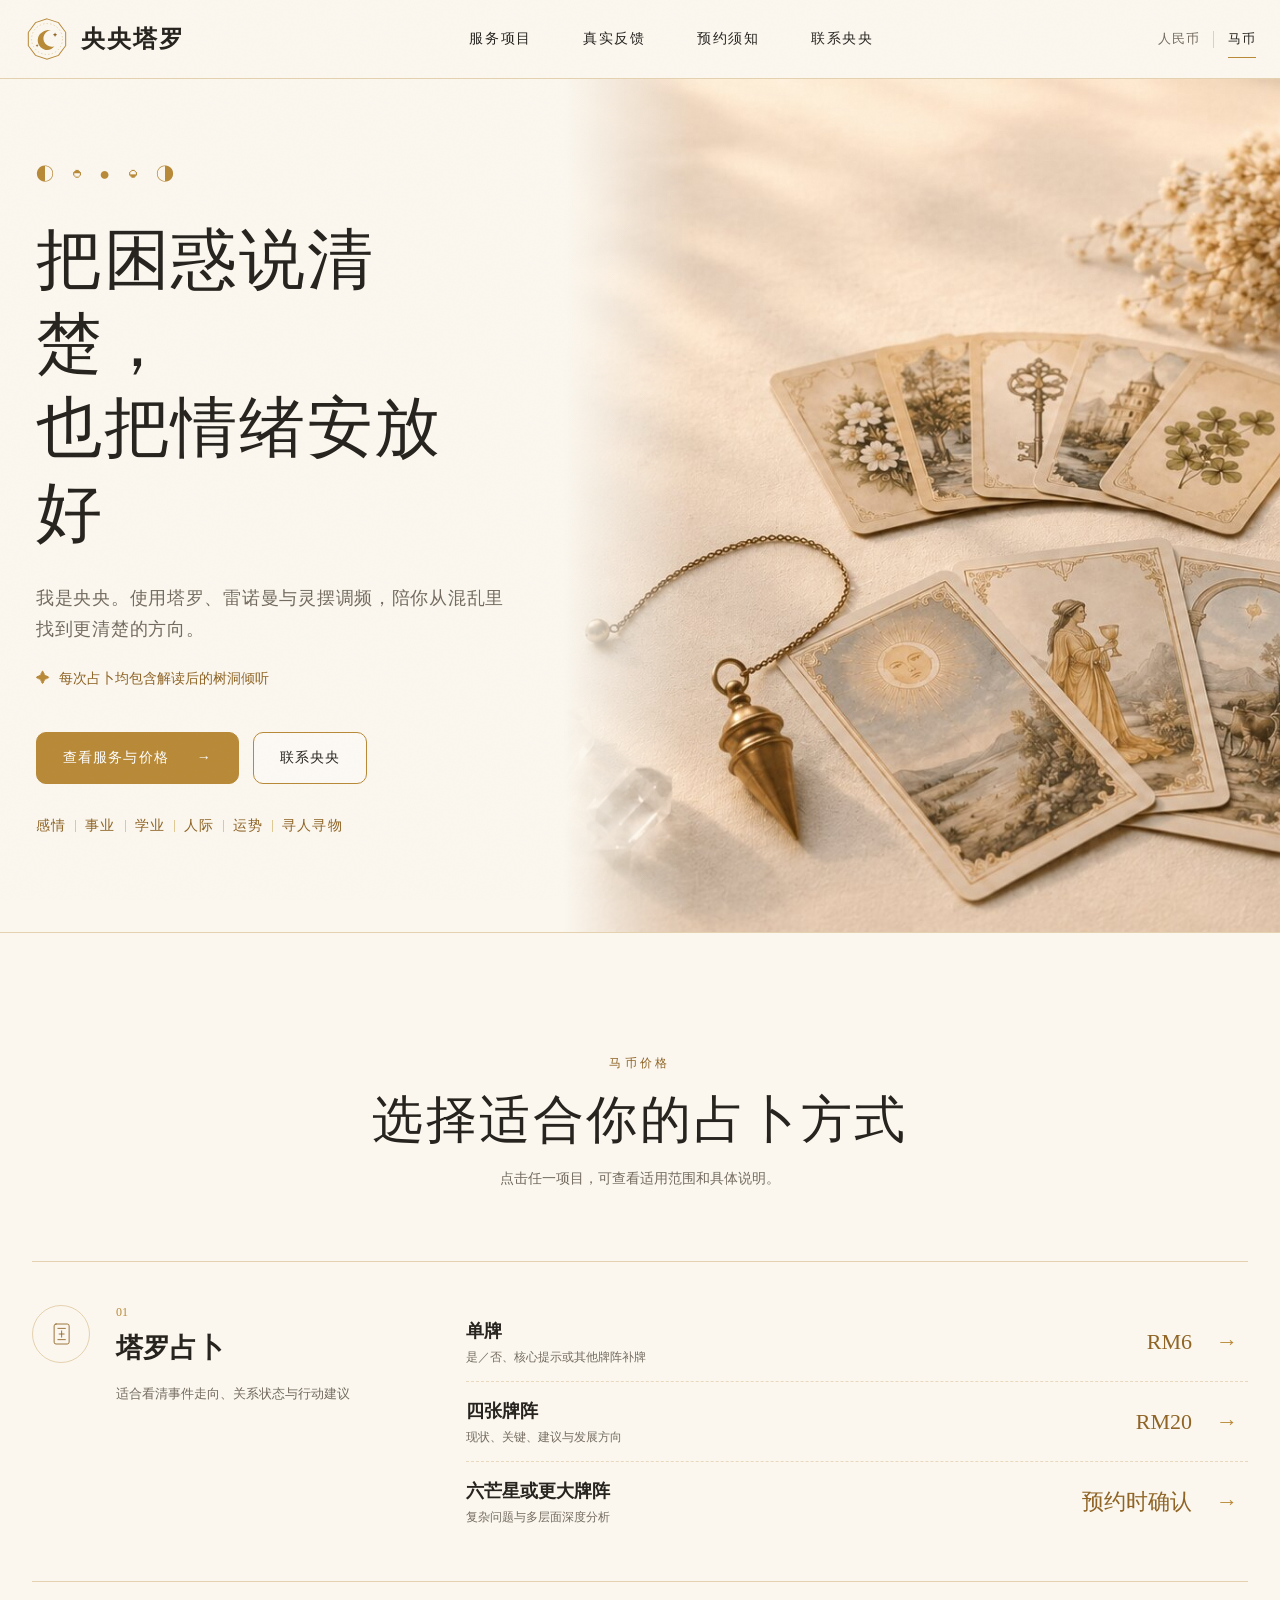
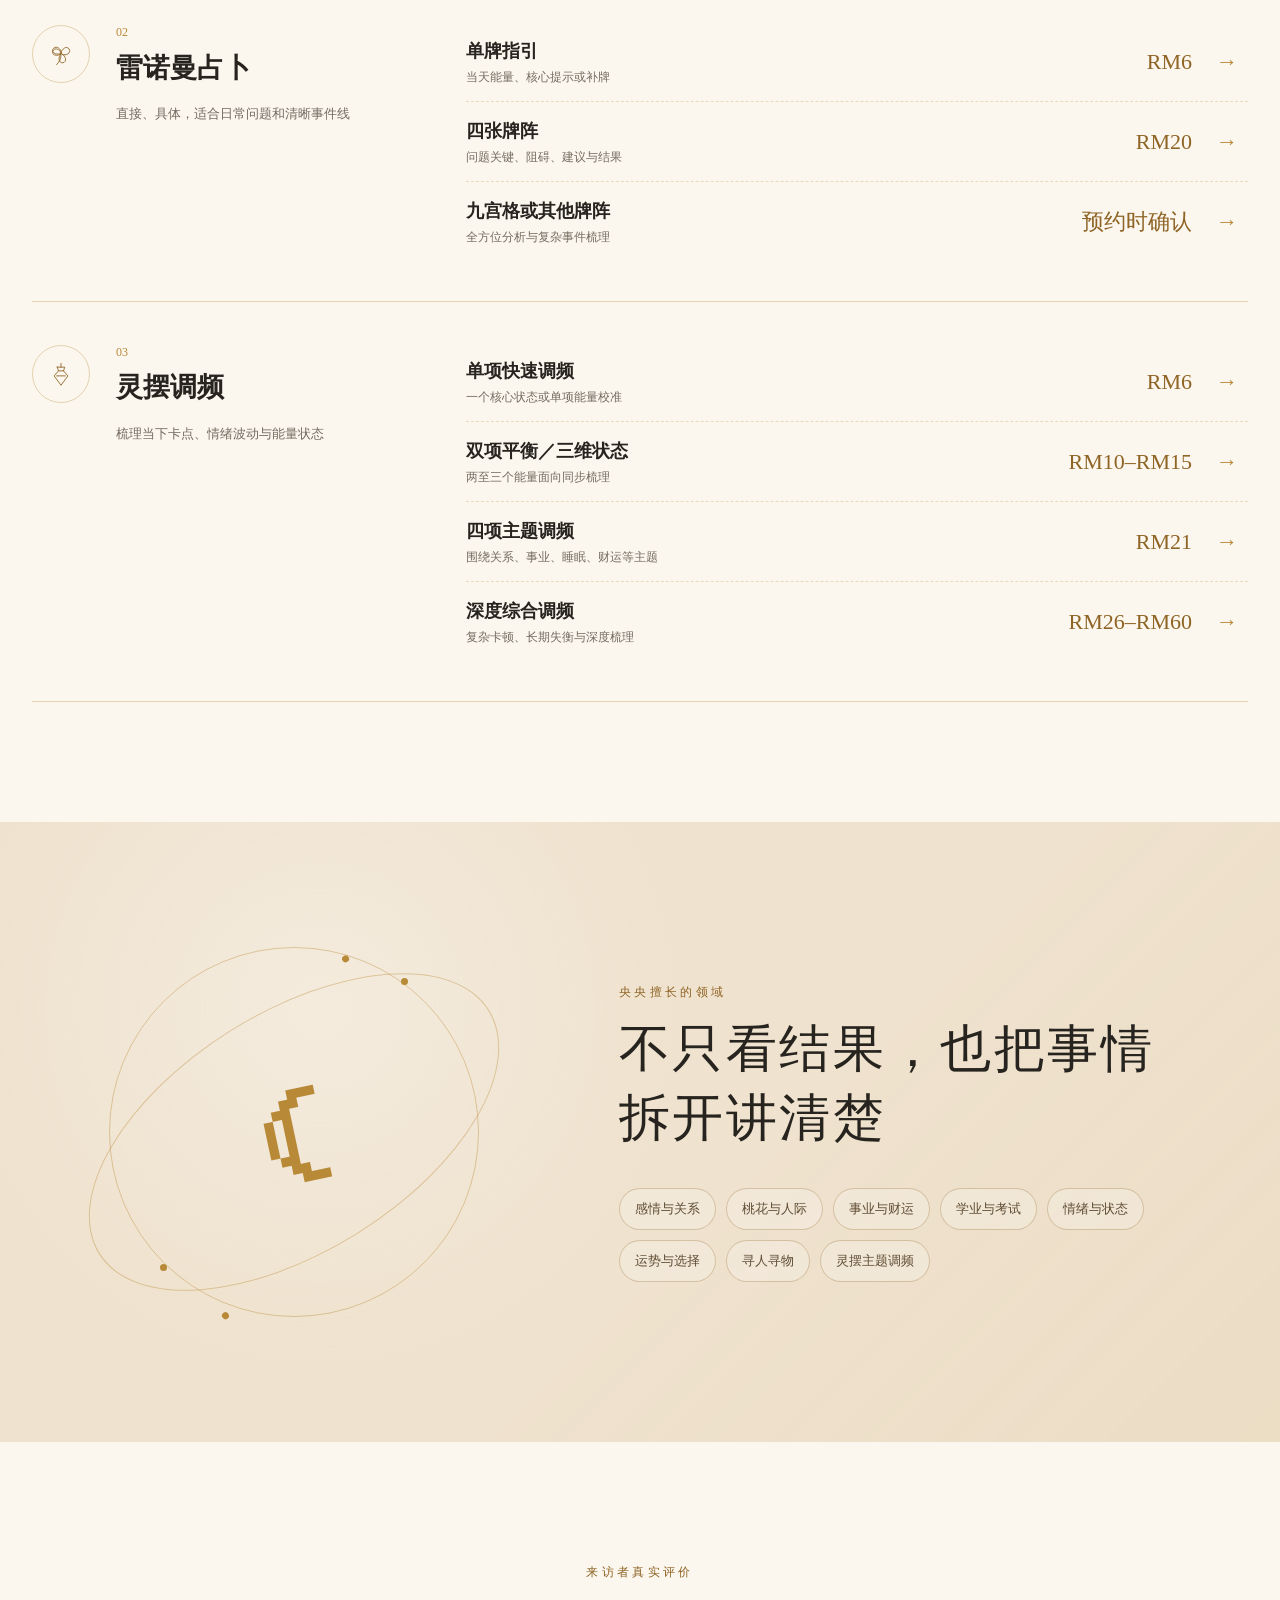
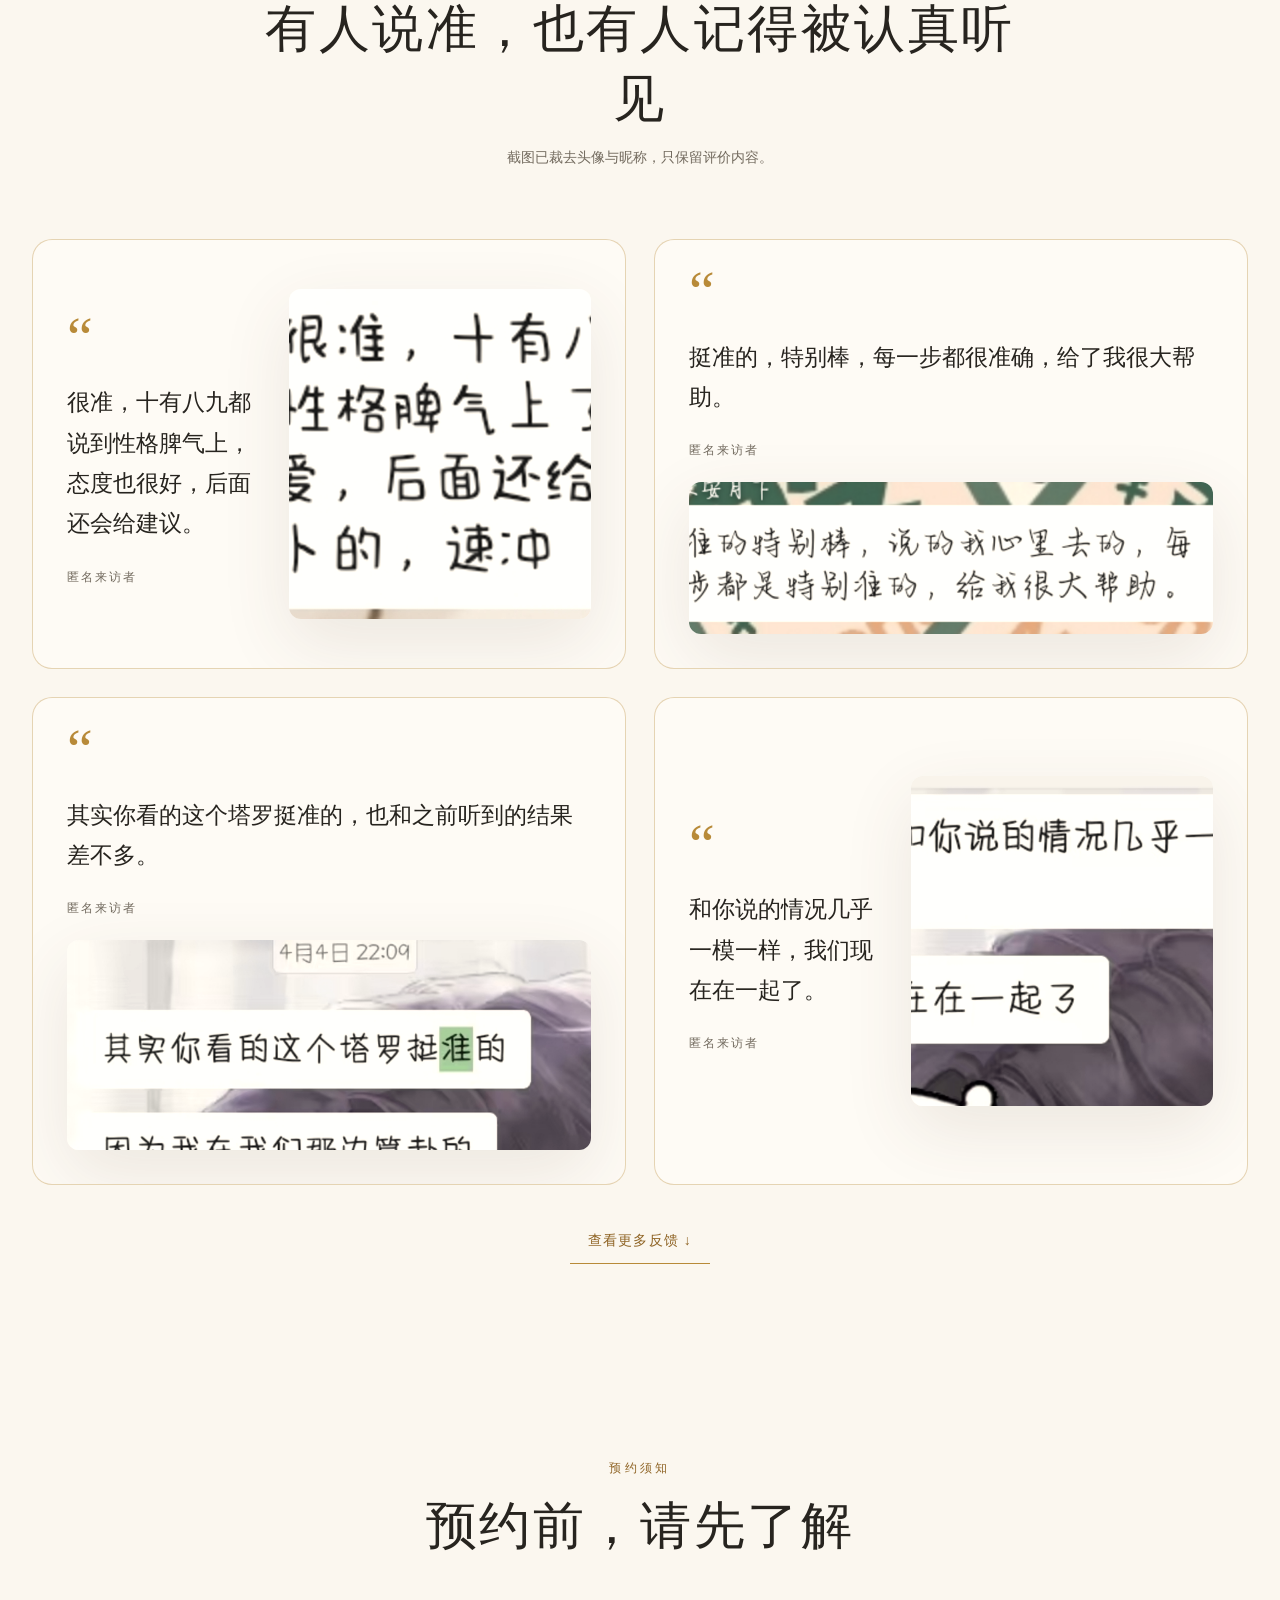
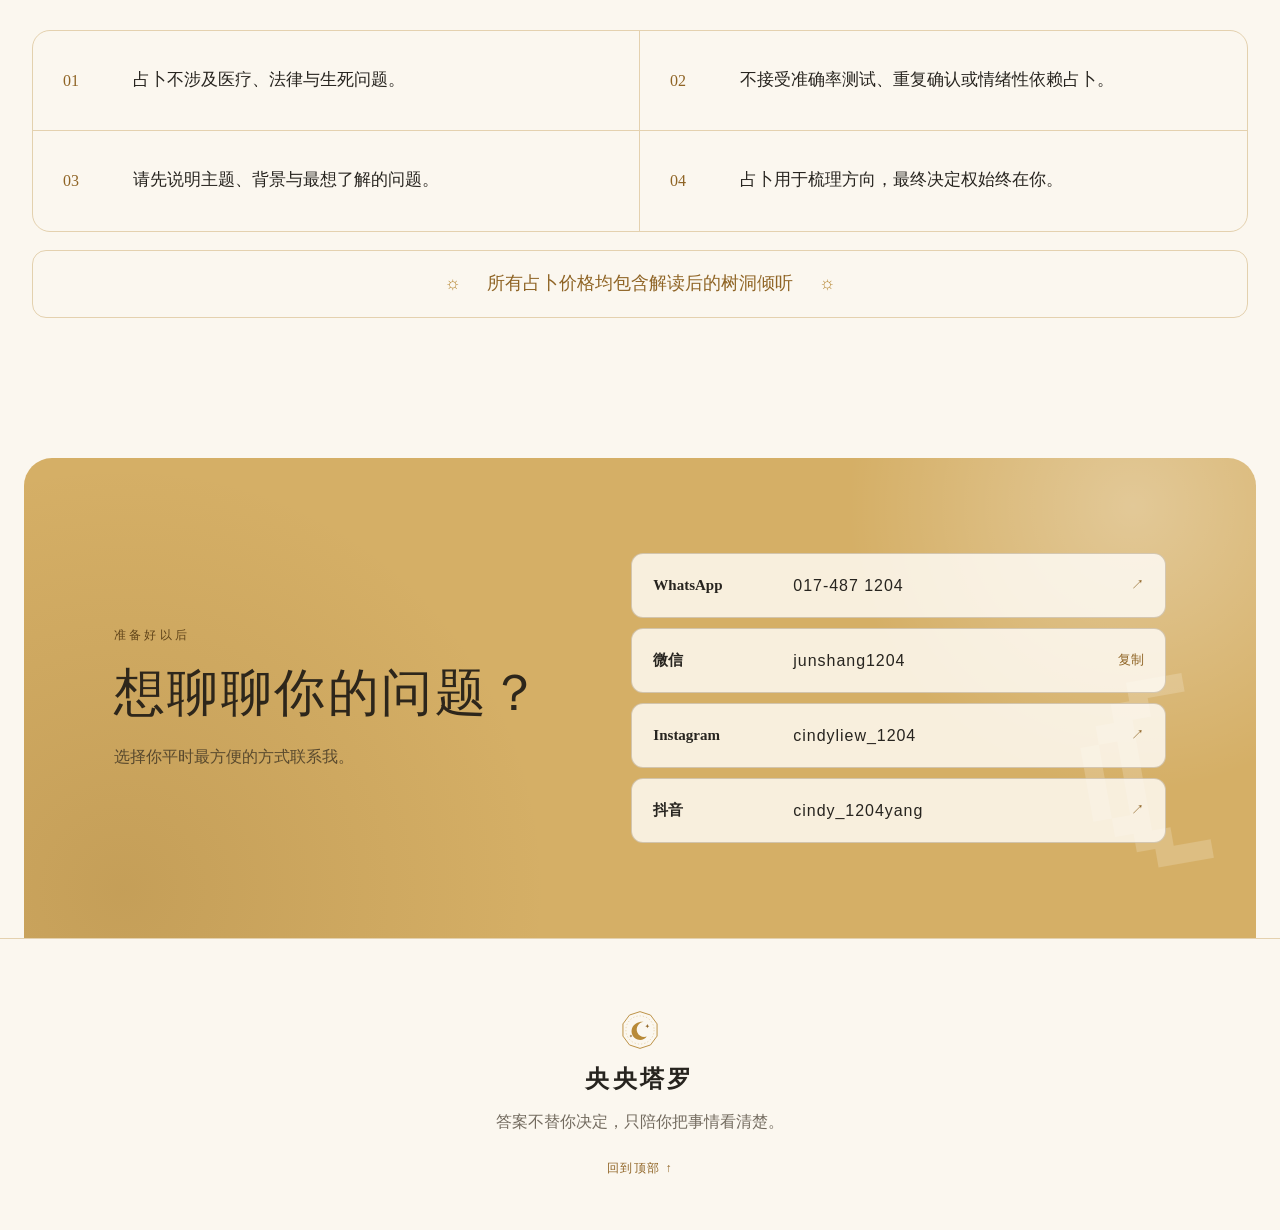
==== myr.html @ 9840c4d9 "Publish Yangyang Tarot website" ====
<!doctype html>
<html lang="zh-CN">
  <head>
    <meta charset="UTF-8" />
    <meta name="viewport" content="width=device-width, initial-scale=1.0" />
    <meta name="theme-color" content="#fbf7ef" />
    <meta name="description" content="央央塔罗马币价目：塔罗、雷诺曼与灵摆调频，占卜后包含树洞倾听。" />
    <meta property="og:title" content="央央塔罗｜马币服务" />
    <meta property="og:description" content="塔罗、雷诺曼与灵摆调频。每次占卜均包含解读后的树洞倾听。" />
    <meta property="og:url" content="https://xizhou1204.github.io/yangyang-tarot/myr.html" />
    <meta property="og:image" content="https://xizhou1204.github.io/yangyang-tarot/assets/images/hero-still-life-v2.jpg" />
    <meta name="twitter:card" content="summary_large_image" />
    <title>央央塔罗｜马币服务</title>
    <link rel="icon" href="./favicon.svg" type="image/svg+xml" />
    <link rel="manifest" href="./site.webmanifest" />
    <link rel="stylesheet" href="./styles.css" />
    <script src="./app.js" defer></script>
  </head>
  <body data-currency="myr">
    <a class="skip-link" href="#main">跳到主要内容</a>
    <header class="site-header">
      <div class="header-inner">
        <a class="brand" href="./index.html" aria-label="央央塔罗首页"><img src="./assets/brand-mark.svg" alt="" width="46" height="46" /><span>央央塔罗</span></a>
        <button class="menu-toggle" type="button" aria-expanded="false" aria-controls="site-nav"><span></span><span></span><span class="sr-only">打开菜单</span></button>
        <nav class="site-nav" id="site-nav" aria-label="主要导航"><a href="#services">服务项目</a><a href="#feedback">真实反馈</a><a href="#notes">预约须知</a><a href="#contact">联系央央</a></nav>
        <div class="currency-switch" aria-label="选择价格币种"><a href="./index.html">人民币</a><i aria-hidden="true"></i><a class="active" href="./myr.html" aria-current="page">马币</a></div>
      </div>
    </header>
    <main id="main">
      <section class="hero" aria-labelledby="hero-title">
        <div class="hero-copy reveal"><div class="moon-phases" aria-hidden="true">◐ ◓ ● ◒ ◑</div><h1 id="hero-title">把困惑说清楚，<br />也把情绪安放好</h1><p class="hero-intro">我是央央。使用塔罗、雷诺曼与灵摆调频，陪你从混乱里找到更清楚的方向。</p><p class="included-note"><span aria-hidden="true">✦</span> 每次占卜均包含解读后的树洞倾听</p><div class="hero-actions"><a class="button button-primary" href="#services">查看服务与价格 <span aria-hidden="true">→</span></a><a class="button button-secondary" href="#contact">联系央央</a></div><p class="scope-line">感情 <i></i> 事业 <i></i> 学业 <i></i> 人际 <i></i> 运势 <i></i> 寻人寻物</p></div>
        <figure class="hero-visual reveal" aria-label="塔罗牌、雷诺曼牌与灵摆静物"><img src="./assets/images/hero-still-life-v2.jpg" alt="奶油色桌面上的塔罗牌、雷诺曼牌、灵摆和水晶" /></figure>
      </section>
      <section class="services section-shell" id="services" aria-labelledby="services-title"><header class="section-heading reveal"><p>马币价格</p><h2 id="services-title">选择适合你的占卜方式</h2><span>点击任一项目，可查看适用范围和具体说明。</span></header><div class="service-groups" id="service-groups"></div></section>
      <section class="expertise" aria-labelledby="expertise-title"><div class="expertise-art" aria-hidden="true"><span class="orbit orbit-one"></span><span class="orbit orbit-two"></span><b>☾</b></div><div class="expertise-copy reveal"><p>央央擅长的领域</p><h2 id="expertise-title">不只看结果，也把事情拆开讲清楚</h2><div class="topic-list" aria-label="擅长领域"><span>感情与关系</span><span>桃花与人际</span><span>事业与财运</span><span>学业与考试</span><span>情绪与状态</span><span>运势与选择</span><span>寻人寻物</span><span>灵摆主题调频</span></div></div></section>
      <section class="feedback section-shell" id="feedback" aria-labelledby="feedback-title"><header class="section-heading reveal"><p>来访者真实评价</p><h2 id="feedback-title">有人说准，也有人记得被认真听见</h2><span>截图已裁去头像与昵称，只保留评价内容。</span></header><div class="feedback-grid"><article class="quote-panel quote-panel-wide reveal"><div class="quote-copy"><b>“</b><p>很准，十有八九都说到性格脾气上，态度也很好，后面还会给建议。</p><span>匿名来访者</span></div><img src="./assets/feedback/feedback-accuracy.jpg" alt="匿名客户评价：占卜很准，态度很好，也给了建议" loading="lazy" /></article><article class="quote-panel reveal"><div class="quote-copy"><b>“</b><p>挺准的，特别棒，每一步都很准确，给了我很大帮助。</p><span>匿名来访者</span></div><img src="./assets/feedback/feedback-gentle.png" alt="匿名客户评价：每一步都很准确，给了很大帮助" loading="lazy" /></article><article class="quote-panel extra-feedback reveal" hidden><div class="quote-copy"><b>“</b><p>其实你看的这个塔罗挺准的，也和之前听到的结果差不多。</p><span>匿名来访者</span></div><img src="./assets/feedback/feedback-tarot.jpg" alt="匿名客户评价：塔罗解读很准" loading="lazy" /></article><article class="quote-panel quote-panel-wide extra-feedback reveal" hidden><div class="quote-copy"><b>“</b><p>和你说的情况几乎一模一样，我们现在在一起了。</p><span>匿名来访者</span></div><img src="./assets/feedback/feedback-result.jpg" alt="匿名客户反馈：后来发生的情况与解读相符" loading="lazy" /></article></div><button class="text-button" id="feedback-toggle" type="button" aria-expanded="false">查看更多反馈 <span aria-hidden="true">↓</span></button></section>
      <section class="notes section-shell" id="notes" aria-labelledby="notes-title"><header class="section-heading reveal"><p>预约须知</p><h2 id="notes-title">预约前，请先了解</h2></header><ol class="notes-list reveal"><li><span>01</span><p>占卜不涉及医疗、法律与生死问题。</p></li><li><span>02</span><p>不接受准确率测试、重复确认或情绪性依赖占卜。</p></li><li><span>03</span><p>请先说明主题、背景与最想了解的问题。</p></li><li><span>04</span><p>占卜用于梳理方向，最终决定权始终在你。</p></li></ol><p class="tree-hole-banner reveal"><span aria-hidden="true">☼</span> 所有占卜价格均包含解读后的树洞倾听 <span aria-hidden="true">☼</span></p></section>
      <section class="contact" id="contact" aria-labelledby="contact-title"><div class="contact-intro reveal"><p>准备好以后</p><h2 id="contact-title">想聊聊你的问题？</h2><span>选择你平时最方便的方式联系我。</span></div><div class="contact-list reveal"><a href="https://wa.me/60174871204" target="_blank" rel="noreferrer"><strong>WhatsApp</strong><span>017-487 1204</span><i aria-hidden="true">↗</i></a><button class="copy-contact" type="button" data-copy="junshang1204"><strong>微信</strong><span>junshang1204</span><i aria-hidden="true">复制</i></button><a href="https://www.instagram.com/cindyliew_1204/" target="_blank" rel="noreferrer"><strong>Instagram</strong><span>cindyliew_1204</span><i aria-hidden="true">↗</i></a><a href="https://www.douyin.com/search/cindy_1204yang" target="_blank" rel="noreferrer"><strong>抖音</strong><span>cindy_1204yang</span><i aria-hidden="true">↗</i></a></div></section>
    </main>
    <footer class="site-footer"><img src="./assets/brand-mark.svg" alt="" width="42" height="42" /><strong>央央塔罗</strong><p>答案不替你决定，只陪你把事情看清楚。</p><a href="#main">回到顶部 ↑</a></footer>
    <dialog class="service-dialog" id="service-dialog" aria-labelledby="dialog-title"><button class="dialog-close" type="button" aria-label="关闭详情">×</button><div id="dialog-content"></div></dialog><div class="toast" id="toast" role="status" aria-live="polite"></div>
  </body>
</html>
---- styles.css ----
:root {
  --ivory: #fbf7ef;
  --ivory-deep: #f4ead9;
  --paper: #fffdf8;
  --ink: #27241f;
  --muted: #736b5f;
  --gold: #b88a38;
  --gold-deep: #8f6425;
  --gold-pale: #dfc994;
  --line: rgba(184, 138, 56, 0.35);
  --serif: "Noto Serif SC", "Songti SC", STSong, "SimSun", serif;
  --sans: "Noto Sans SC", "PingFang SC", "Microsoft YaHei", sans-serif;
  --shadow: 0 24px 70px rgba(89, 63, 25, 0.11);
}

* { box-sizing: border-box; }
html { scroll-behavior: smooth; }
body { margin: 0; color: var(--ink); background: var(--ivory); font-family: var(--sans); font-size: 16px; line-height: 1.7; -webkit-font-smoothing: antialiased; }
body::before { content: ""; position: fixed; inset: 0; pointer-events: none; opacity: .18; z-index: 50; background-image: url("data:image/svg+xml,%3Csvg xmlns='http://www.w3.org/2000/svg' width='160' height='160' viewBox='0 0 160 160'%3E%3Cfilter id='n'%3E%3CfeTurbulence type='fractalNoise' baseFrequency='.7' numOctaves='2' stitchTiles='stitch'/%3E%3C/filter%3E%3Crect width='100%25' height='100%25' filter='url(%23n)' opacity='.08'/%3E%3C/svg%3E"); }
a { color: inherit; text-decoration: none; }
button, input, textarea { font: inherit; }
button { color: inherit; }
img { display: block; max-width: 100%; }
.sr-only { position: absolute; width: 1px; height: 1px; margin: -1px; overflow: hidden; clip: rect(0,0,0,0); white-space: nowrap; }
.skip-link { position: fixed; top: -80px; left: 18px; z-index: 100; padding: 10px 16px; background: var(--ink); color: white; border-radius: 0 0 8px 8px; }
.skip-link:focus { top: 0; }

.site-header { position: sticky; top: 0; z-index: 40; border-bottom: 1px solid var(--line); background: rgba(251, 247, 239, 0.92); backdrop-filter: blur(14px); }
.header-inner { width: min(1320px, calc(100% - 48px)); min-height: 78px; margin: auto; display: grid; grid-template-columns: auto 1fr auto; align-items: center; gap: 38px; }
.brand { display: inline-flex; align-items: center; gap: 11px; font-family: var(--serif); font-size: 24px; font-weight: 700; letter-spacing: .08em; }
.brand img { width: 46px; height: 46px; }
.site-nav { display: flex; justify-content: center; gap: clamp(26px, 4vw, 64px); }
.site-nav a { position: relative; font-size: 14px; letter-spacing: .12em; }
.site-nav a::after { content: ""; position: absolute; left: 0; right: 100%; bottom: -9px; height: 1px; background: var(--gold); transition: right .25s ease; }
.site-nav a:hover::after, .site-nav a:focus-visible::after { right: 0; }
.currency-switch { display: flex; align-items: center; gap: 14px; font-size: 13px; letter-spacing: .06em; }
.currency-switch i { width: 1px; height: 17px; background: var(--line); }
.currency-switch a { position: relative; color: var(--muted); }
.currency-switch a.active { color: var(--ink); }
.currency-switch a.active::after { content: ""; position: absolute; height: 1px; left: 0; right: 0; bottom: -8px; background: var(--gold); }
.menu-toggle { display: none; background: none; border: 0; padding: 10px; }

.hero { min-height: calc(100svh - 78px); display: grid; grid-template-columns: minmax(440px, .88fr) 1.12fr; align-items: stretch; border-bottom: 1px solid var(--line); overflow: hidden; }
.hero-copy { align-self: center; width: min(610px, calc(100% - 60px)); margin-left: max(36px, calc((100vw - 1320px) / 2)); padding: 80px 32px 80px 0; position: relative; z-index: 2; }
.moon-phases { color: var(--gold); font-family: var(--serif); letter-spacing: .38em; font-size: 18px; margin-bottom: 28px; }
.hero h1 { font-family: var(--serif); font-size: clamp(48px, 5.15vw, 82px); font-weight: 500; line-height: 1.28; letter-spacing: .025em; margin: 0 0 28px; }
.hero-intro { max-width: 570px; color: var(--muted); font-family: var(--serif); font-size: 18px; letter-spacing: .04em; margin: 0 0 16px; }
.included-note { display: inline-flex; align-items: center; gap: 9px; padding: 7px 0; color: var(--gold-deep); font-size: 14px; margin: 0; }
.included-note span { color: var(--gold); }
.hero-actions { display: flex; gap: 14px; margin: 34px 0 30px; }
.button { min-height: 52px; display: inline-flex; align-items: center; justify-content: center; gap: 28px; padding: 0 26px; border: 1px solid var(--gold); border-radius: 10px; font-size: 14px; letter-spacing: .08em; transition: transform .25s ease, box-shadow .25s ease, background .25s ease; }
.button:hover { transform: translateY(-2px); box-shadow: 0 12px 28px rgba(104, 75, 30, .14); }
.button-primary { color: white; background: var(--gold); }
.button-primary:hover { background: var(--gold-deep); }
.button-secondary { background: rgba(255,255,255,.28); }
.scope-line { display: flex; flex-wrap: wrap; align-items: center; gap: 9px; color: var(--gold-deep); font-family: var(--serif); font-size: 14px; letter-spacing: .08em; }
.scope-line i { width: 1px; height: 12px; background: var(--gold-pale); }
.hero-visual { margin: 0; min-width: 0; overflow: hidden; position: relative; background: var(--ivory-deep); }
.hero-visual::before { content: ""; position: absolute; inset: 0 auto 0 0; width: 18%; z-index: 1; background: linear-gradient(90deg, var(--ivory), transparent); }
.hero-visual img { width: 100%; height: 100%; object-fit: cover; object-position: 52% center; }

.section-shell { width: min(1240px, calc(100% - 64px)); margin: 0 auto; padding: 120px 0; }
.section-heading { text-align: center; max-width: 790px; margin: 0 auto 70px; }
.section-heading > p, .expertise-copy > p, .contact-intro > p { margin: 0 0 12px; color: var(--gold-deep); font-size: 12px; letter-spacing: .28em; }
.section-heading h2, .expertise h2, .contact h2 { margin: 0; font-family: var(--serif); font-weight: 500; font-size: clamp(34px, 4vw, 56px); line-height: 1.35; letter-spacing: .05em; }
.section-heading > span { display: block; margin-top: 13px; color: var(--muted); font-size: 14px; }
.service-groups { border-top: 1px solid var(--line); }
.service-group { display: grid; grid-template-columns: minmax(260px, .72fr) 1.45fr; gap: 46px; padding: 40px 0; border-bottom: 1px solid var(--line); }
.service-intro { position: relative; padding-left: 84px; align-self: start; }
.service-icon { position: absolute; left: 0; top: 3px; width: 58px; height: 58px; border: 1px solid var(--line); border-radius: 50%; display: grid; place-items: center; color: var(--gold-deep); }
.service-icon svg { width: 30px; height: 30px; fill: none; stroke: currentColor; stroke-width: 1.4; stroke-linecap: round; stroke-linejoin: round; }
.service-intro > p { margin: 0; color: var(--gold); font-family: var(--serif); font-size: 12px; }
.service-intro h3 { font-family: var(--serif); font-size: 27px; margin: 3px 0 8px; font-weight: 600; }
.service-intro > span { color: var(--muted); font-size: 13px; line-height: 1.7; }
.price-list { display: grid; }
.price-row { width: 100%; min-height: 74px; padding: 14px 0; display: grid; grid-template-columns: 1fr auto 32px; align-items: center; gap: 24px; text-align: left; border: 0; border-bottom: 1px dashed rgba(184,138,56,.28); background: transparent; cursor: pointer; }
.price-row:last-child { border-bottom: 0; }
.price-row span { display: flex; flex-direction: column; }
.price-row strong { font-family: var(--serif); font-size: 18px; font-weight: 600; }
.price-row small { color: var(--muted); font-size: 12px; }
.price-row > b { color: var(--gold-deep); font-family: var(--serif); font-size: 22px; white-space: nowrap; font-weight: 500; }
.price-row > i { color: var(--gold); font-style: normal; font-size: 22px; transition: transform .25s ease; }
.price-row:hover > i { transform: translateX(6px); }

.expertise { position: relative; min-height: 620px; display: grid; grid-template-columns: .92fr 1.08fr; background: #efe2ce; overflow: hidden; }
.expertise::before { content: ""; position: absolute; inset: 0; opacity: .32; background: radial-gradient(circle at 25% 30%, white, transparent 34%), linear-gradient(135deg, transparent 55%, rgba(184,138,56,.18)); }
.expertise-art { min-height: 620px; position: relative; display: grid; place-items: center; }
.expertise-art b { font-family: var(--serif); font-size: 150px; font-weight: 400; color: var(--gold); transform: rotate(-12deg); }
.orbit { position: absolute; border: 1px solid rgba(184,138,56,.4); border-radius: 50%; }
.orbit::after, .orbit::before { content: ""; position: absolute; width: 7px; height: 7px; border-radius: 50%; background: var(--gold); }
.orbit-one { width: 370px; height: 370px; }
.orbit-one::after { top: 30px; right: 70px; }
.orbit-one::before { bottom: 45px; left: 50px; }
.orbit-two { width: 240px; height: 460px; transform: rotate(58deg); }
.orbit-two::after { top: 90px; left: -4px; }
.orbit-two::before { bottom: 70px; right: -4px; }
.expertise-copy { align-self: center; max-width: 650px; padding: 90px 80px 90px 30px; position: relative; }
.topic-list { display: flex; flex-wrap: wrap; gap: 10px; margin-top: 36px; }
.topic-list span { padding: 9px 15px; border: 1px solid rgba(143,100,37,.3); border-radius: 999px; color: #5f4d34; background: rgba(255,255,255,.22); font-size: 13px; }

.feedback { padding-bottom: 104px; }
.feedback-grid { display: grid; grid-template-columns: 1fr 1fr; gap: 28px; align-items: stretch; }
.quote-panel { min-height: 430px; position: relative; display: grid; grid-template-rows: auto 1fr; gap: 20px; padding: 34px; border: 1px solid var(--line); border-radius: 20px; background: rgba(255,253,248,.68); overflow: hidden; }
.quote-panel-wide { grid-template-columns: .8fr 1.2fr; grid-template-rows: 1fr; align-items: center; }
.quote-copy b { color: var(--gold); font-family: Georgia, serif; font-size: 58px; line-height: .6; font-weight: 400; }
.quote-copy p { font-family: var(--serif); font-size: clamp(19px, 1.8vw, 27px); line-height: 1.75; margin: 18px 0; }
.quote-copy span { color: var(--muted); font-size: 12px; letter-spacing: .16em; }
.quote-panel img { width: 100%; height: 100%; max-height: 330px; object-fit: cover; object-position: top; border-radius: 12px; filter: saturate(.72) sepia(.14); box-shadow: var(--shadow); }
.quote-panel:not(.quote-panel-wide) img { max-height: 210px; }
.text-button { display: block; margin: 34px auto 0; padding: 10px 18px; color: var(--gold-deep); background: transparent; border: 0; border-bottom: 1px solid var(--gold); cursor: pointer; font-size: 14px; letter-spacing: .08em; }

.notes { padding-top: 90px; }
.notes-list { list-style: none; padding: 0; margin: 0; display: grid; grid-template-columns: 1fr 1fr; border: 1px solid var(--line); border-radius: 18px; overflow: hidden; }
.notes-list li { display: grid; grid-template-columns: 50px 1fr; align-items: center; gap: 20px; min-height: 100px; padding: 20px 30px; border-bottom: 1px solid var(--line); }
.notes-list li:nth-child(odd) { border-right: 1px solid var(--line); }
.notes-list li:nth-last-child(-n+2) { border-bottom: 0; }
.notes-list span { color: var(--gold-deep); font-family: var(--serif); }
.notes-list p { margin: 0; font-family: var(--serif); font-size: 17px; }
.tree-hole-banner { min-height: 68px; margin: 18px 0 0; display: flex; align-items: center; justify-content: center; gap: 26px; border: 1px solid var(--line); border-radius: 14px; color: var(--gold-deep); font-family: var(--serif); font-size: 18px; text-align: center; }
.tree-hole-banner span { color: var(--gold); }

.contact { width: min(1400px, calc(100% - 48px)); min-height: 480px; margin: 20px auto 0; padding: 80px clamp(40px, 7vw, 110px); display: grid; grid-template-columns: .9fr 1.1fr; align-items: center; gap: 80px; color: #2d261b; border-radius: 28px 28px 0 0; background-color: #d5af66; background-image: radial-gradient(circle at 90% 10%, rgba(255,255,255,.32), transparent 24%), radial-gradient(circle at 8% 90%, rgba(112,73,16,.16), transparent 35%); position: relative; overflow: hidden; }
.contact::before { content: "☾"; position: absolute; right: 40px; bottom: -85px; color: rgba(255,255,255,.18); font-family: var(--serif); font-size: 300px; transform: rotate(-10deg); }
.contact-intro, .contact-list { position: relative; z-index: 1; }
.contact-intro > p { color: #5f4319; }
.contact-intro > span { display: block; margin-top: 16px; color: rgba(45,38,27,.72); }
.contact-list { display: grid; gap: 10px; }
.contact-list a, .contact-list button { min-height: 65px; padding: 0 21px; display: grid; grid-template-columns: 120px 1fr auto; align-items: center; gap: 20px; border: 1px solid rgba(93,60,15,.24); border-radius: 12px; color: var(--ink); background: rgba(255,253,248,.82); text-align: left; cursor: pointer; transition: transform .2s ease, background .2s ease; }
.contact-list a:hover, .contact-list button:hover { transform: translateX(5px); background: var(--paper); }
.contact-list strong { font-family: var(--serif); font-size: 15px; }
.contact-list span { letter-spacing: .06em; }
.contact-list i { color: var(--gold-deep); font-style: normal; font-size: 13px; }

.site-footer { padding: 70px 24px 50px; text-align: center; border-top: 1px solid var(--line); }
.site-footer img { width: 42px; margin: auto; }
.site-footer strong { display: block; margin-top: 8px; font-family: var(--serif); font-size: 24px; letter-spacing: .14em; }
.site-footer p { color: var(--muted); margin: 8px 0 18px; font-family: var(--serif); }
.site-footer a { color: var(--gold-deep); font-size: 12px; letter-spacing: .12em; }

.service-dialog { width: min(620px, calc(100% - 32px)); padding: 0; border: 1px solid var(--line); border-radius: 22px; color: var(--ink); background: var(--paper); box-shadow: 0 30px 110px rgba(43,31,14,.3); }
.service-dialog::backdrop { background: rgba(40,32,22,.54); backdrop-filter: blur(4px); }
.dialog-close { position: absolute; top: 16px; right: 18px; width: 38px; height: 38px; border: 1px solid var(--line); border-radius: 50%; background: transparent; cursor: pointer; font-family: var(--serif); font-size: 22px; }
#dialog-content { padding: 56px; }
.dialog-kicker { color: var(--gold-deep); font-size: 12px; letter-spacing: .2em; }
#dialog-content h2 { margin: 5px 0 14px; font-family: var(--serif); font-size: 38px; }
.dialog-description { color: var(--muted); }
.dialog-selected { margin: 26px 0 14px; padding: 24px; display: grid; grid-template-columns: 1fr auto; gap: 4px 20px; border: 1px solid var(--line); border-radius: 14px; background: var(--ivory); }
.dialog-selected span { font-family: var(--serif); font-size: 20px; }
.dialog-selected strong { color: var(--gold-deep); font-family: var(--serif); font-size: 22px; }
.dialog-selected small { grid-column: 1 / -1; color: var(--muted); }
.dialog-included { margin: 0 0 26px; color: var(--gold-deep); font-size: 13px; }
.toast { position: fixed; left: 50%; bottom: 30px; z-index: 90; padding: 10px 18px; border-radius: 999px; color: white; background: var(--ink); transform: translate(-50%, 20px); opacity: 0; pointer-events: none; transition: .25s ease; }
.toast.show { transform: translate(-50%, 0); opacity: 1; }
.reveal { opacity: 0; transform: translateY(24px); transition: opacity .7s ease, transform .7s ease; }
.reveal.visible { opacity: 1; transform: translateY(0); }

@media (max-width: 980px) {
  .header-inner { width: min(100% - 32px, 900px); grid-template-columns: auto 1fr auto; gap: 14px; }
  .brand span { font-size: 20px; }
  .menu-toggle { display: grid; gap: 6px; justify-self: end; }
  .menu-toggle > span:not(.sr-only) { width: 24px; height: 1px; background: var(--ink); }
  .site-nav { display: none; position: absolute; top: 78px; left: 16px; right: 16px; padding: 22px; flex-direction: column; gap: 14px; border: 1px solid var(--line); border-radius: 0 0 16px 16px; background: var(--paper); box-shadow: var(--shadow); }
  .site-nav.open { display: flex; }
  .currency-switch { grid-column: 2; grid-row: 1; justify-self: center; }
  .hero { grid-template-columns: 1fr; min-height: auto; }
  .hero-copy { width: min(760px, calc(100% - 48px)); margin: 0 auto; padding: 76px 0 52px; }
  .hero-visual { min-height: 480px; }
  .hero-visual::before { inset: 0 0 auto; width: 100%; height: 16%; background: linear-gradient(180deg, var(--ivory), transparent); }
  .hero-visual img { object-position: 57% center; }
  .service-group { grid-template-columns: 1fr; }
  .expertise { grid-template-columns: .75fr 1.25fr; }
  .contact { grid-template-columns: 1fr; gap: 40px; }
}

@media (max-width: 680px) {
  .header-inner { min-height: 68px; }
  .brand img { width: 38px; height: 38px; }
  .brand span { font-size: 18px; }
  .currency-switch { font-size: 12px; gap: 9px; }
  .site-nav { top: 68px; }
  .hero-copy { width: calc(100% - 36px); padding-top: 54px; }
  .moon-phases { font-size: 14px; margin-bottom: 20px; }
  .hero h1 { font-size: clamp(38px, 11.5vw, 52px); line-height: 1.32; letter-spacing: 0; }
  .hero-intro { font-size: 16px; }
  .included-note { align-items: flex-start; }
  .hero-actions { flex-direction: column; align-items: stretch; }
  .button { width: 100%; }
  .hero-visual { min-height: 340px; }
  .hero-visual img { object-position: 62% center; }
  .section-shell { width: calc(100% - 36px); padding: 82px 0; }
  .section-heading { margin-bottom: 46px; text-align: left; }
  .section-heading h2, .expertise h2, .contact h2 { font-size: 34px; }
  .service-group { padding: 32px 0; gap: 24px; }
  .service-intro { padding-left: 70px; }
  .service-icon { width: 50px; height: 50px; }
  .price-row { grid-template-columns: 1fr auto 20px; gap: 12px; }
  .price-row strong { font-size: 16px; }
  .price-row small { max-width: 220px; line-height: 1.5; margin-top: 3px; }
  .price-row > b { font-size: 17px; }
  .expertise { display: block; min-height: 0; }
  .expertise-art { min-height: 320px; }
  .orbit-one { width: 240px; height: 240px; }
  .orbit-two { width: 150px; height: 290px; }
  .expertise-art b { font-size: 100px; }
  .expertise-copy { padding: 60px 24px 76px; }
  .topic-list { margin-top: 28px; }
  .feedback-grid { grid-template-columns: 1fr; }
  .quote-panel, .quote-panel-wide { min-height: 0; padding: 24px; grid-template-columns: 1fr; grid-template-rows: auto auto; }
  .quote-panel img { max-height: 230px; }
  .notes { padding-top: 72px; }
  .notes-list { grid-template-columns: 1fr; }
  .notes-list li, .notes-list li:nth-child(odd) { border-right: 0; border-bottom: 1px solid var(--line); }
  .notes-list li:last-child { border-bottom: 0; }
  .tree-hole-banner { padding: 16px; gap: 9px; font-size: 15px; }
  .contact { width: 100%; margin-top: 0; padding: 68px 18px; border-radius: 0; }
  .contact-list a, .contact-list button { grid-template-columns: 88px 1fr auto; gap: 10px; padding: 0 15px; }
  .contact-list span { font-size: 13px; letter-spacing: 0; }
  #dialog-content { padding: 52px 24px 30px; }
  #dialog-content h2 { font-size: 32px; }
}

@media (prefers-reduced-motion: reduce) {
  *, *::before, *::after { scroll-behavior: auto !important; animation: none !important; transition-duration: .01ms !important; }
  .reveal { opacity: 1; transform: none; }
}
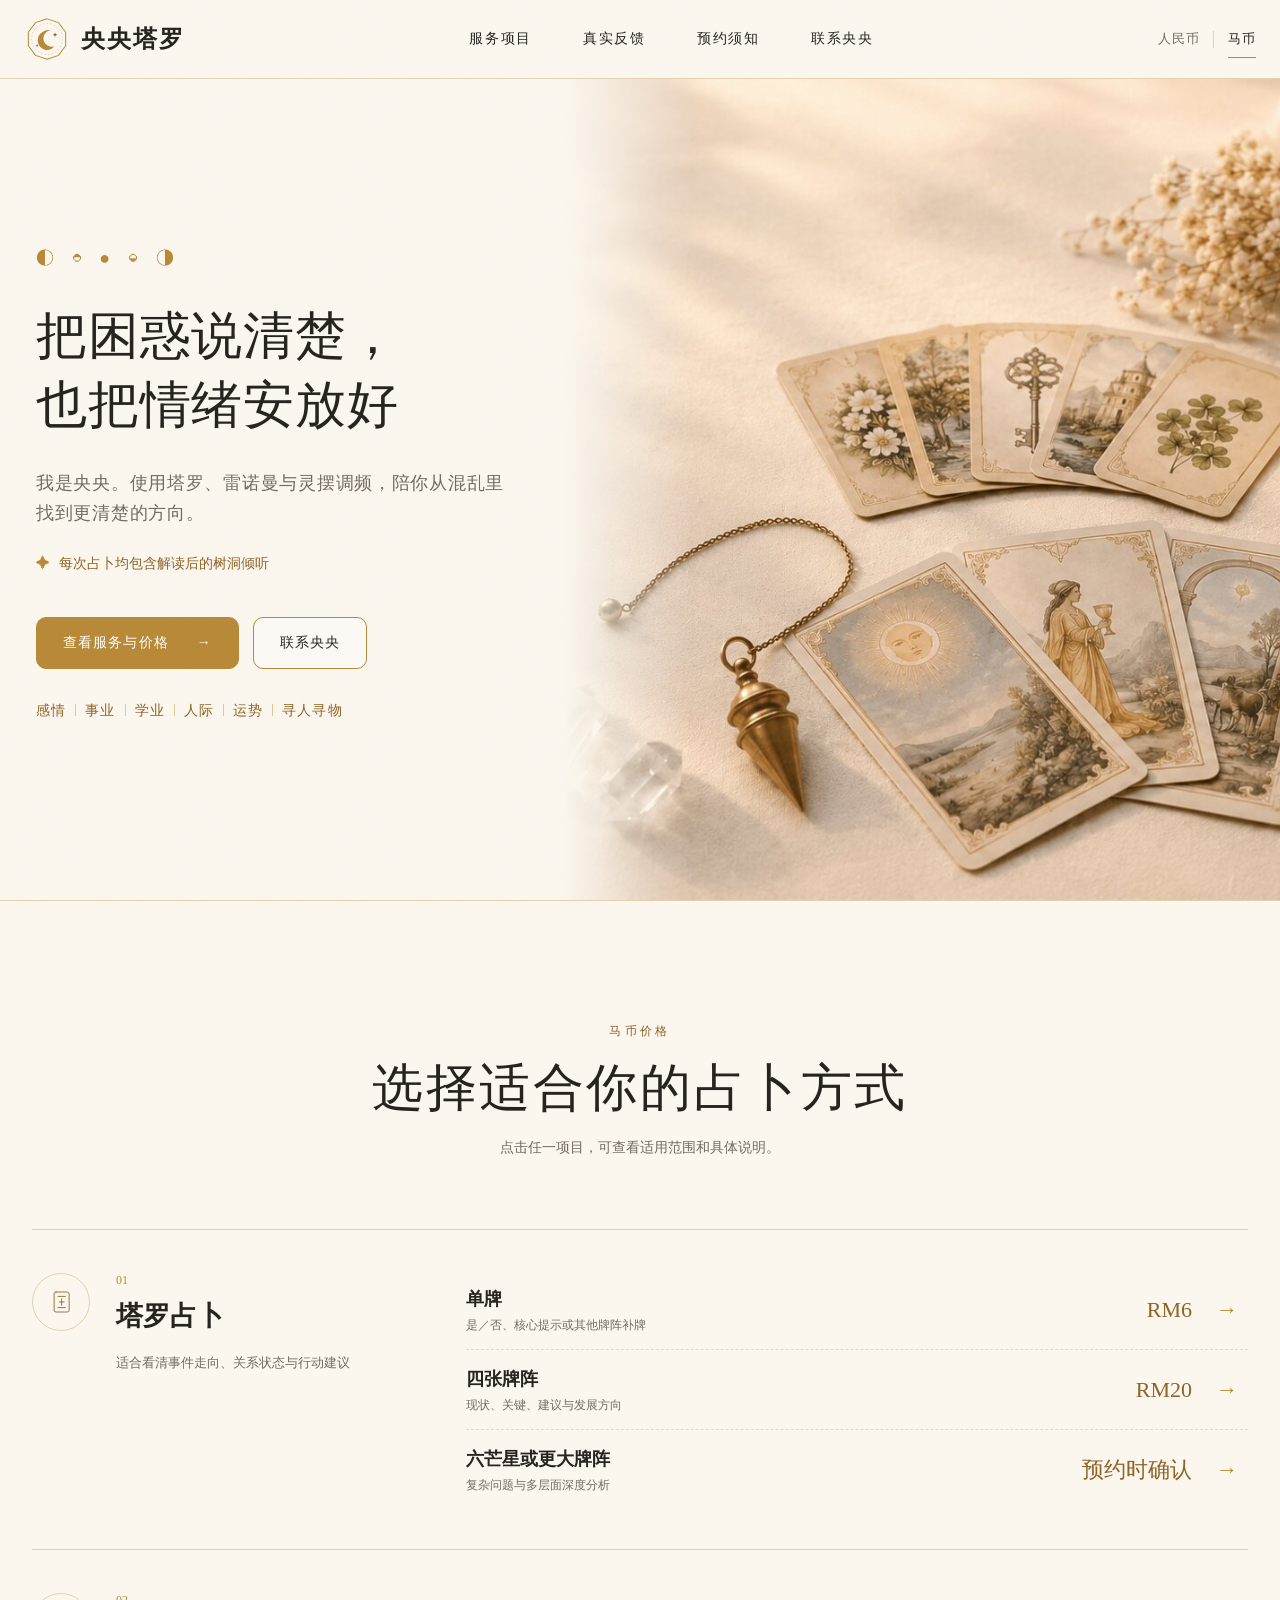
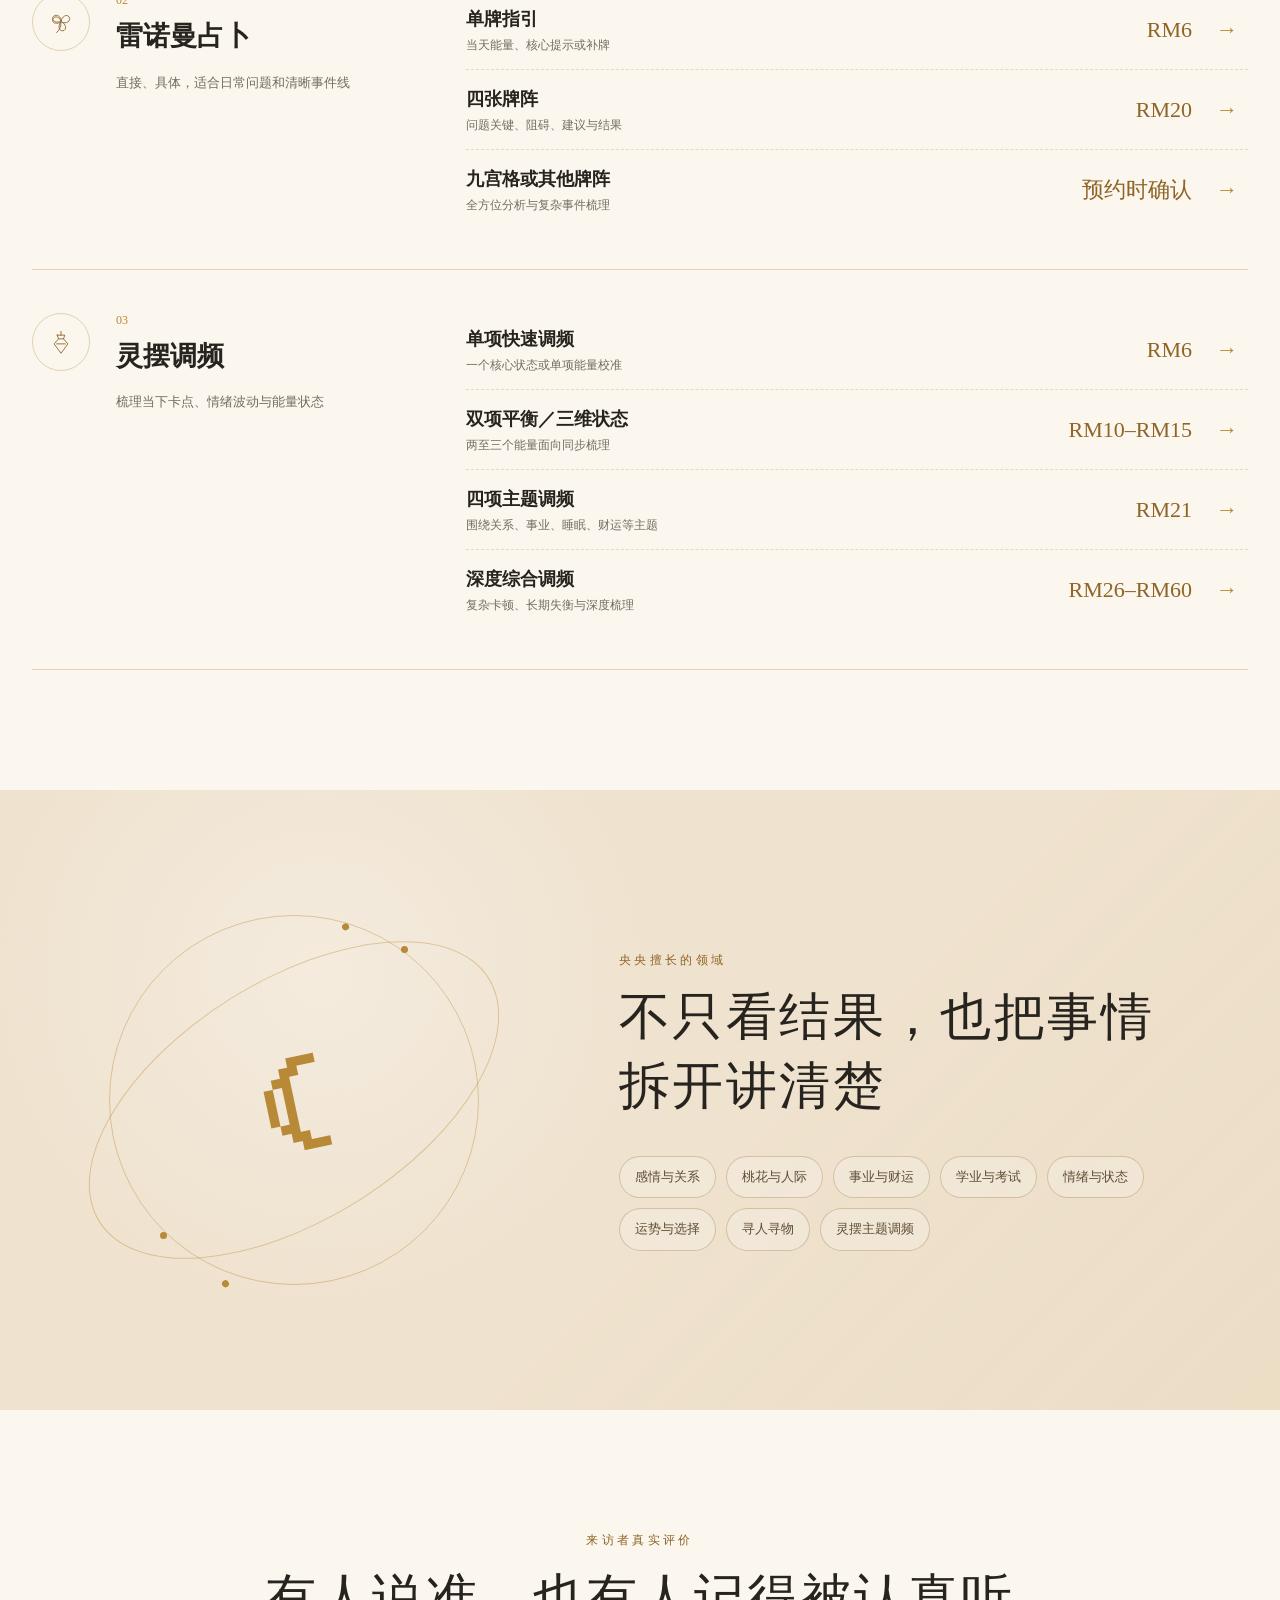
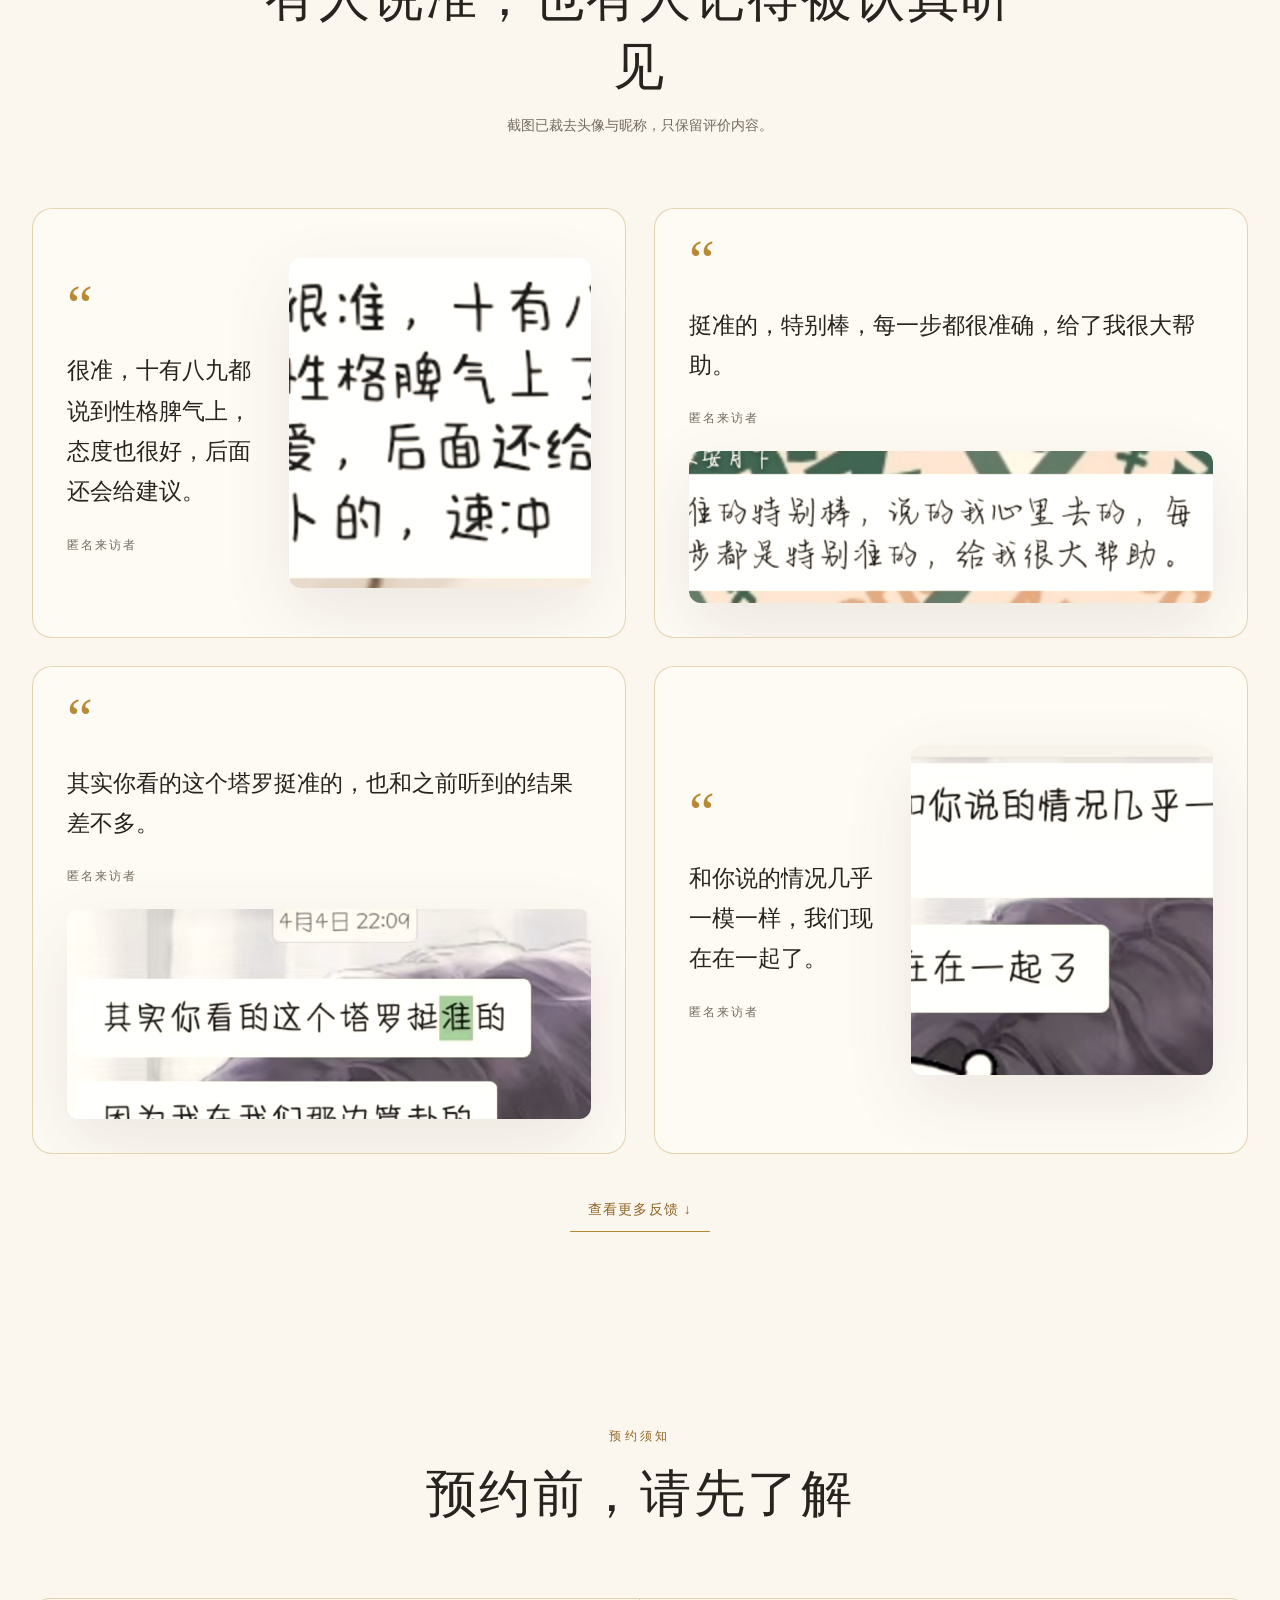
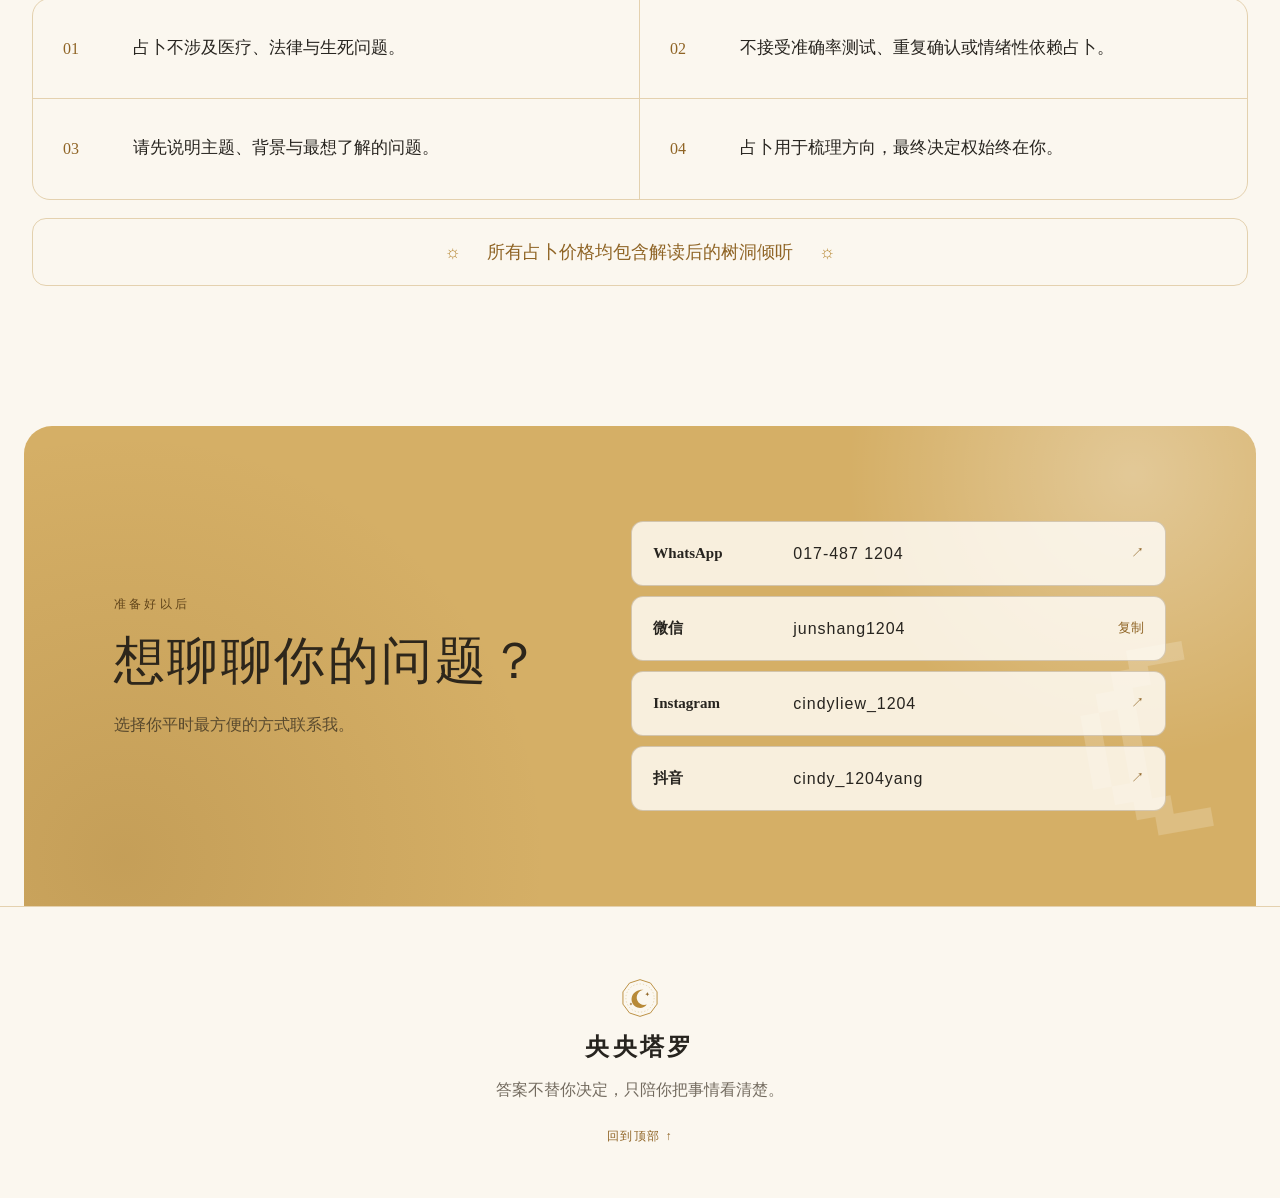
==== commit 822faaf8: "Refresh MYR page stylesheet" ====
--- a/myr.html
+++ b/myr.html
@@ -13,7 +13,7 @@
     <title>央央塔罗｜马币服务</title>
     <link rel="icon" href="./favicon.svg" type="image/svg+xml" />
     <link rel="manifest" href="./site.webmanifest" />
-    <link rel="stylesheet" href="./styles.css" />
+    <link rel="stylesheet" href="./styles.css?v=cbba94f" />
     <script src="./app.js" defer></script>
   </head>
   <body data-currency="myr">
--- a/styles.css
+++ b/styles.css
@@ -43,7 +43,7 @@
 .hero { min-height: calc(100svh - 78px); display: grid; grid-template-columns: minmax(440px, .88fr) 1.12fr; align-items: stretch; border-bottom: 1px solid var(--line); overflow: hidden; }
 .hero-copy { align-self: center; width: min(610px, calc(100% - 60px)); margin-left: max(36px, calc((100vw - 1320px) / 2)); padding: 80px 32px 80px 0; position: relative; z-index: 2; }
 .moon-phases { color: var(--gold); font-family: var(--serif); letter-spacing: .38em; font-size: 18px; margin-bottom: 28px; }
-.hero h1 { font-family: var(--serif); font-size: clamp(48px, 5.15vw, 82px); font-weight: 500; line-height: 1.28; letter-spacing: .025em; margin: 0 0 28px; }
+.hero h1 { margin: 0 0 28px; font-family: var(--serif); font-size: clamp(42px, 4vw, 68px); font-weight: 500; line-height: 1.35; letter-spacing: .015em; white-space: nowrap; }
 .hero-intro { max-width: 570px; color: var(--muted); font-family: var(--serif); font-size: 18px; letter-spacing: .04em; margin: 0 0 16px; }
 .included-note { display: inline-flex; align-items: center; gap: 9px; padding: 7px 0; color: var(--gold-deep); font-size: 14px; margin: 0; }
 .included-note span { color: var(--gold); }
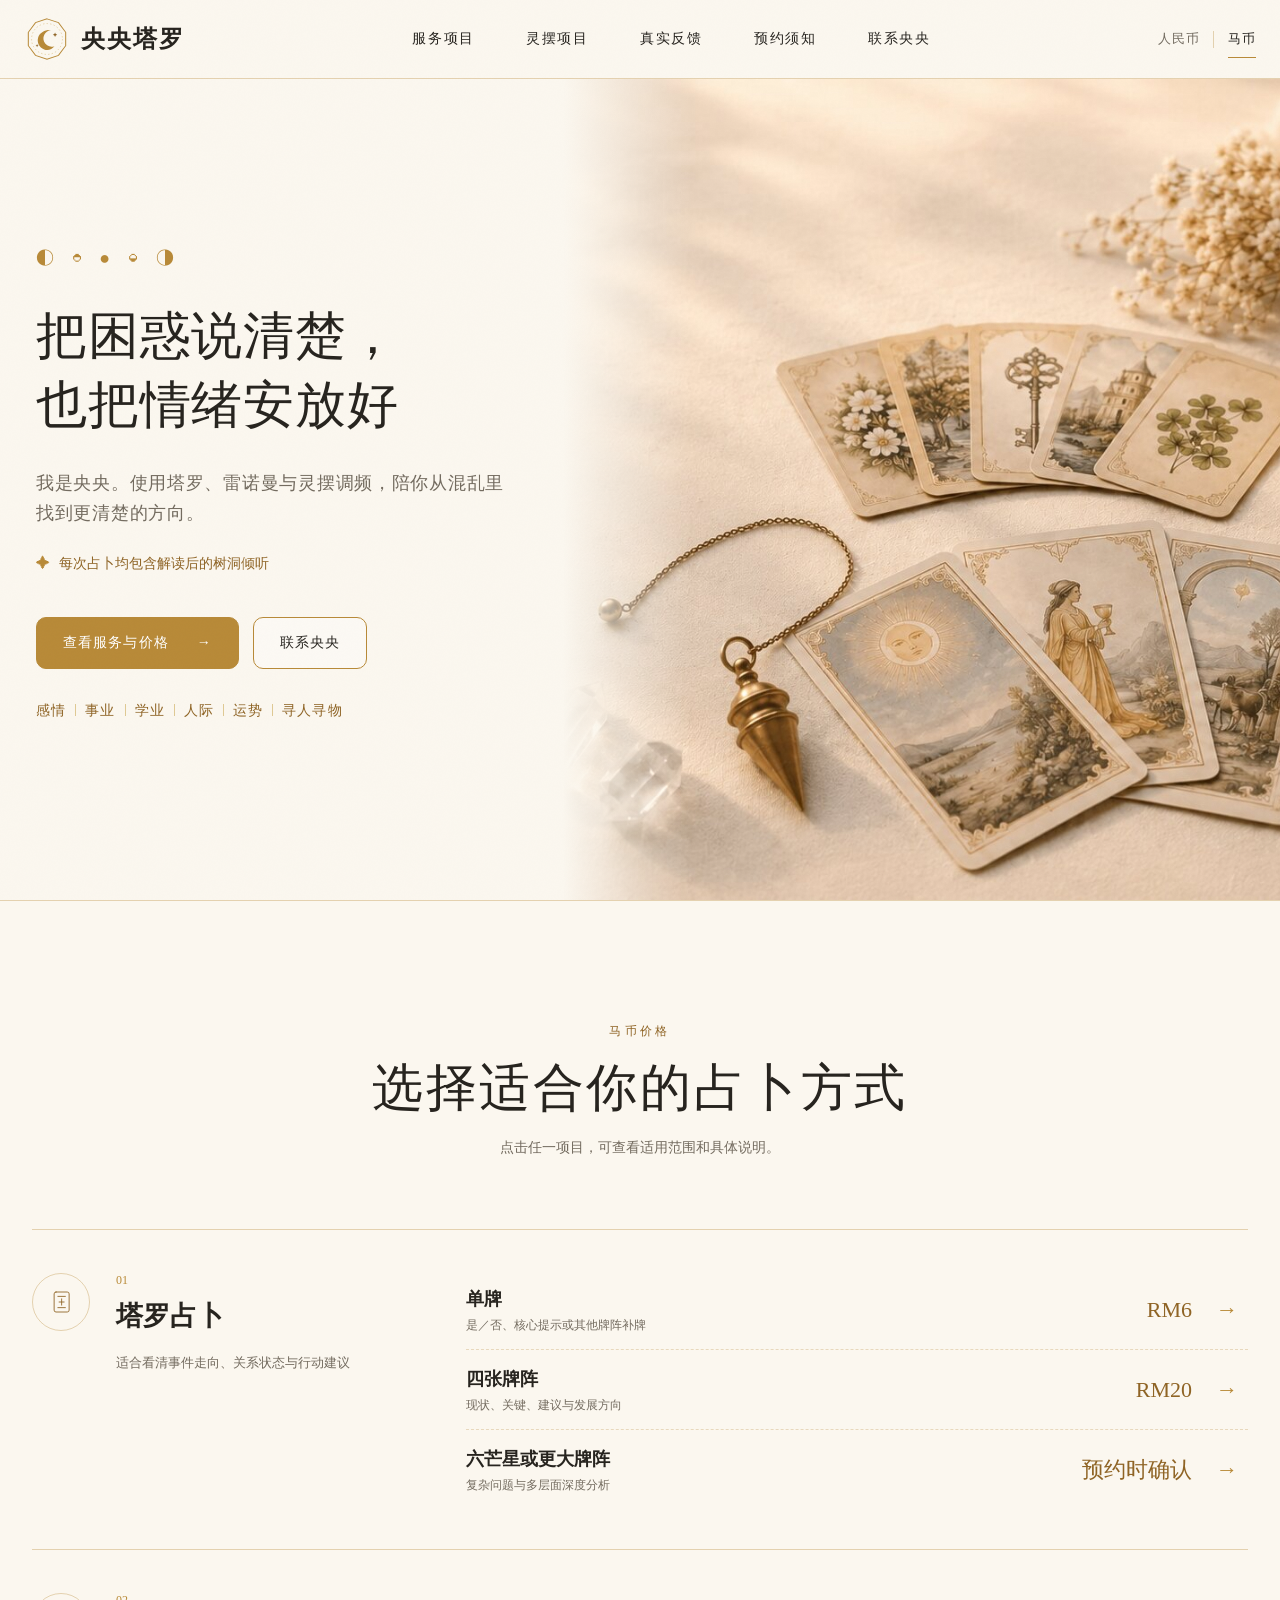
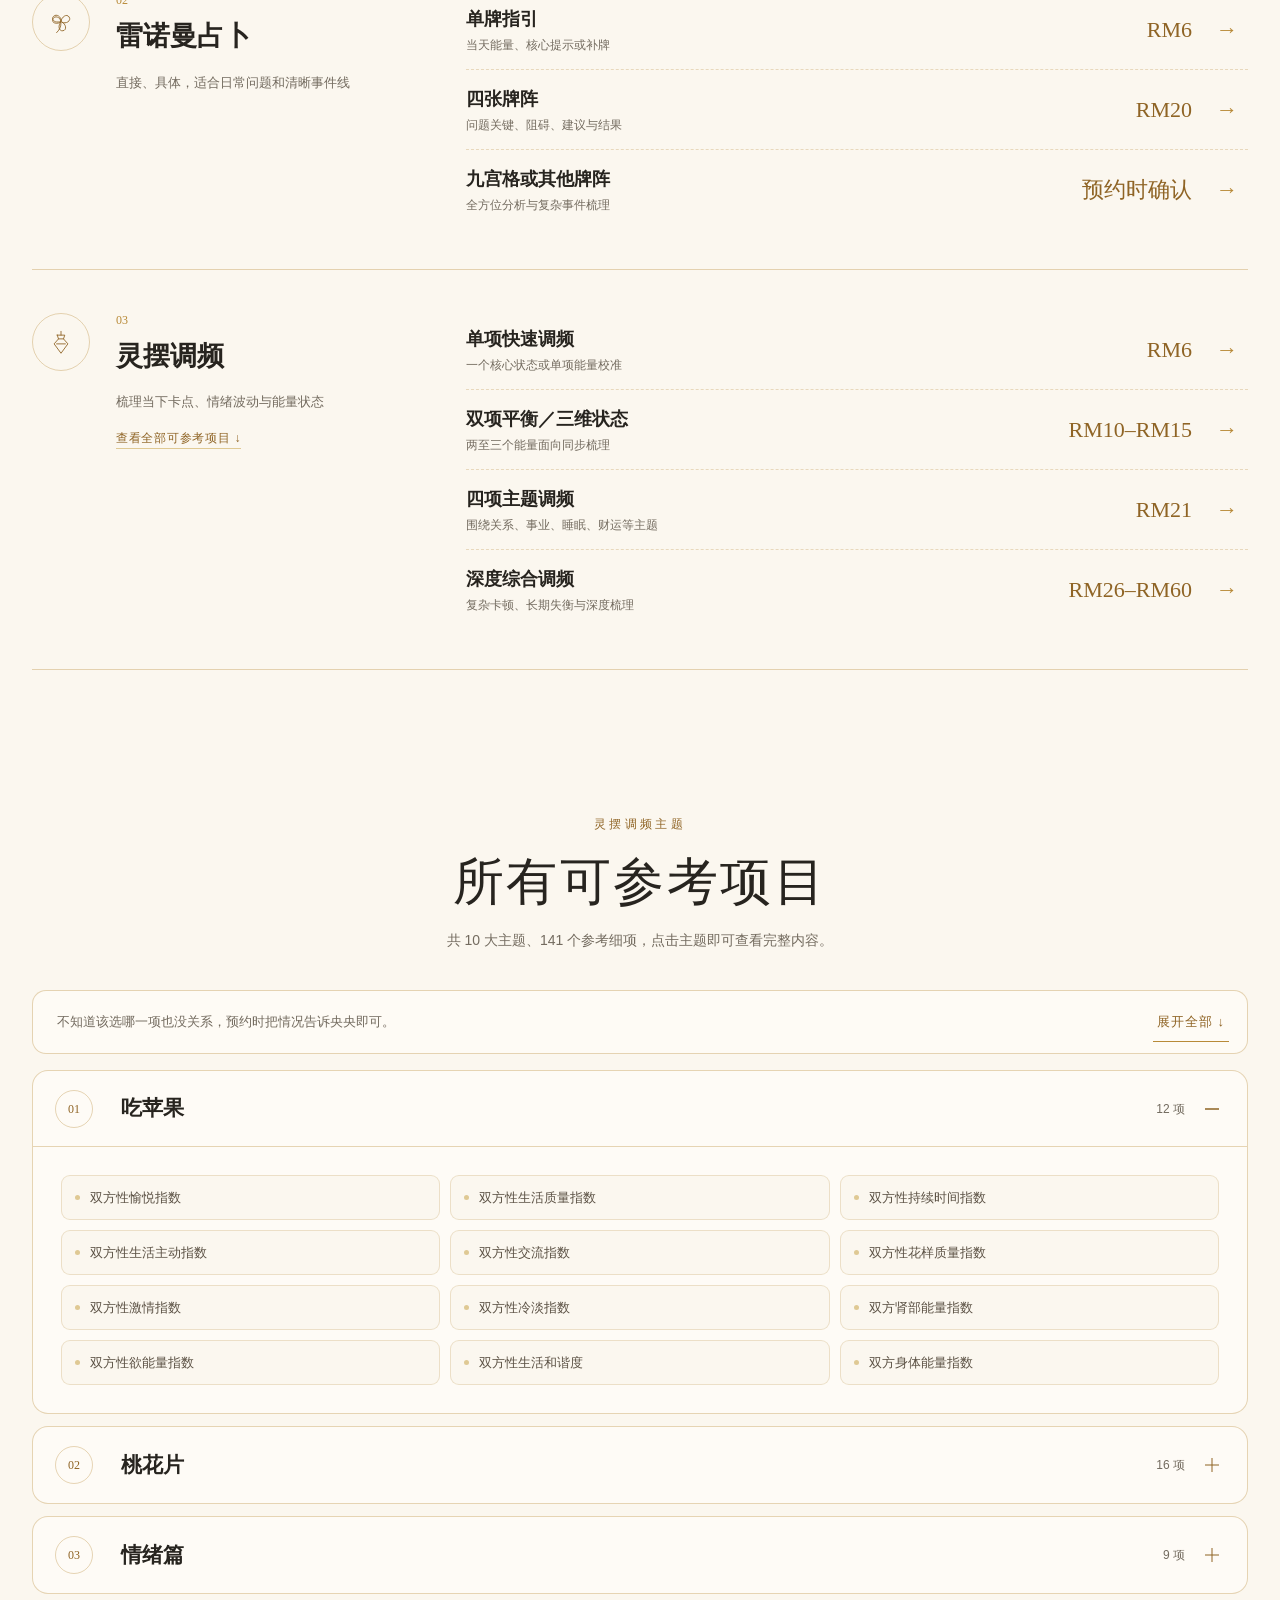
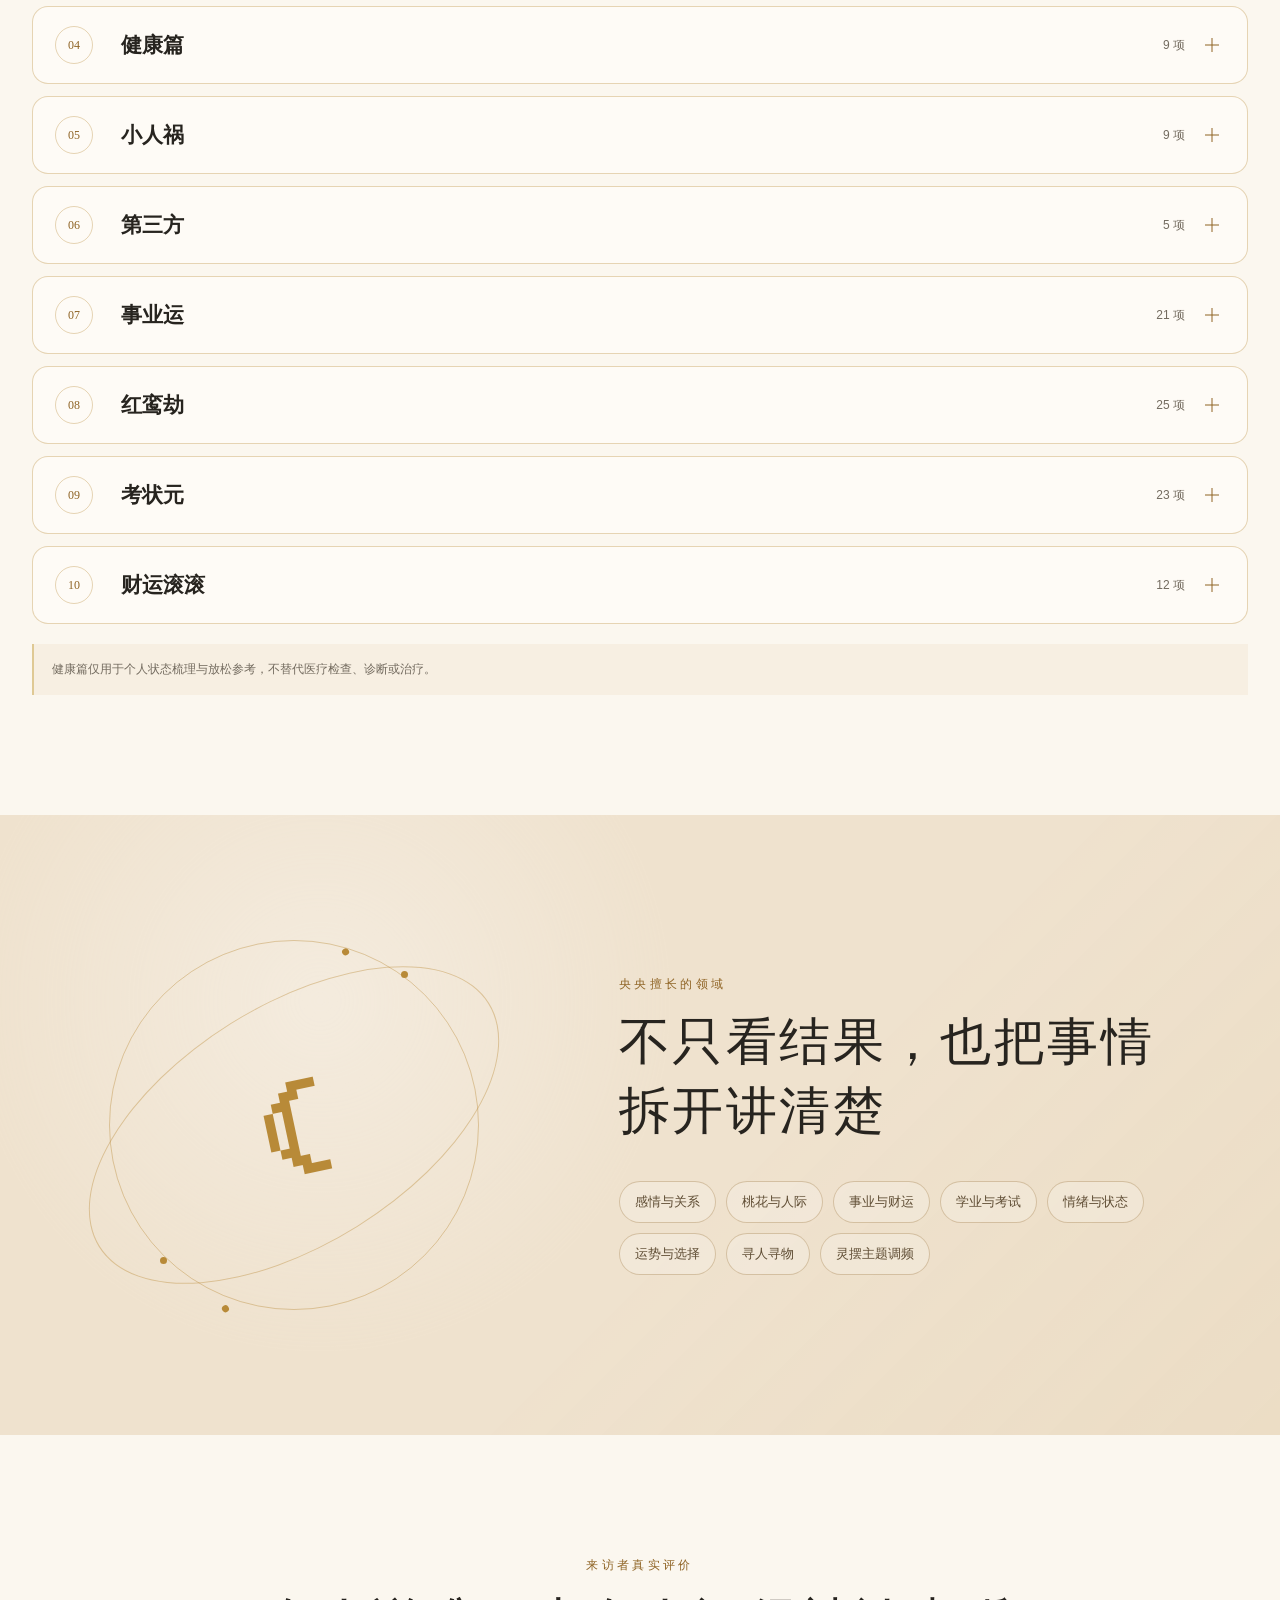
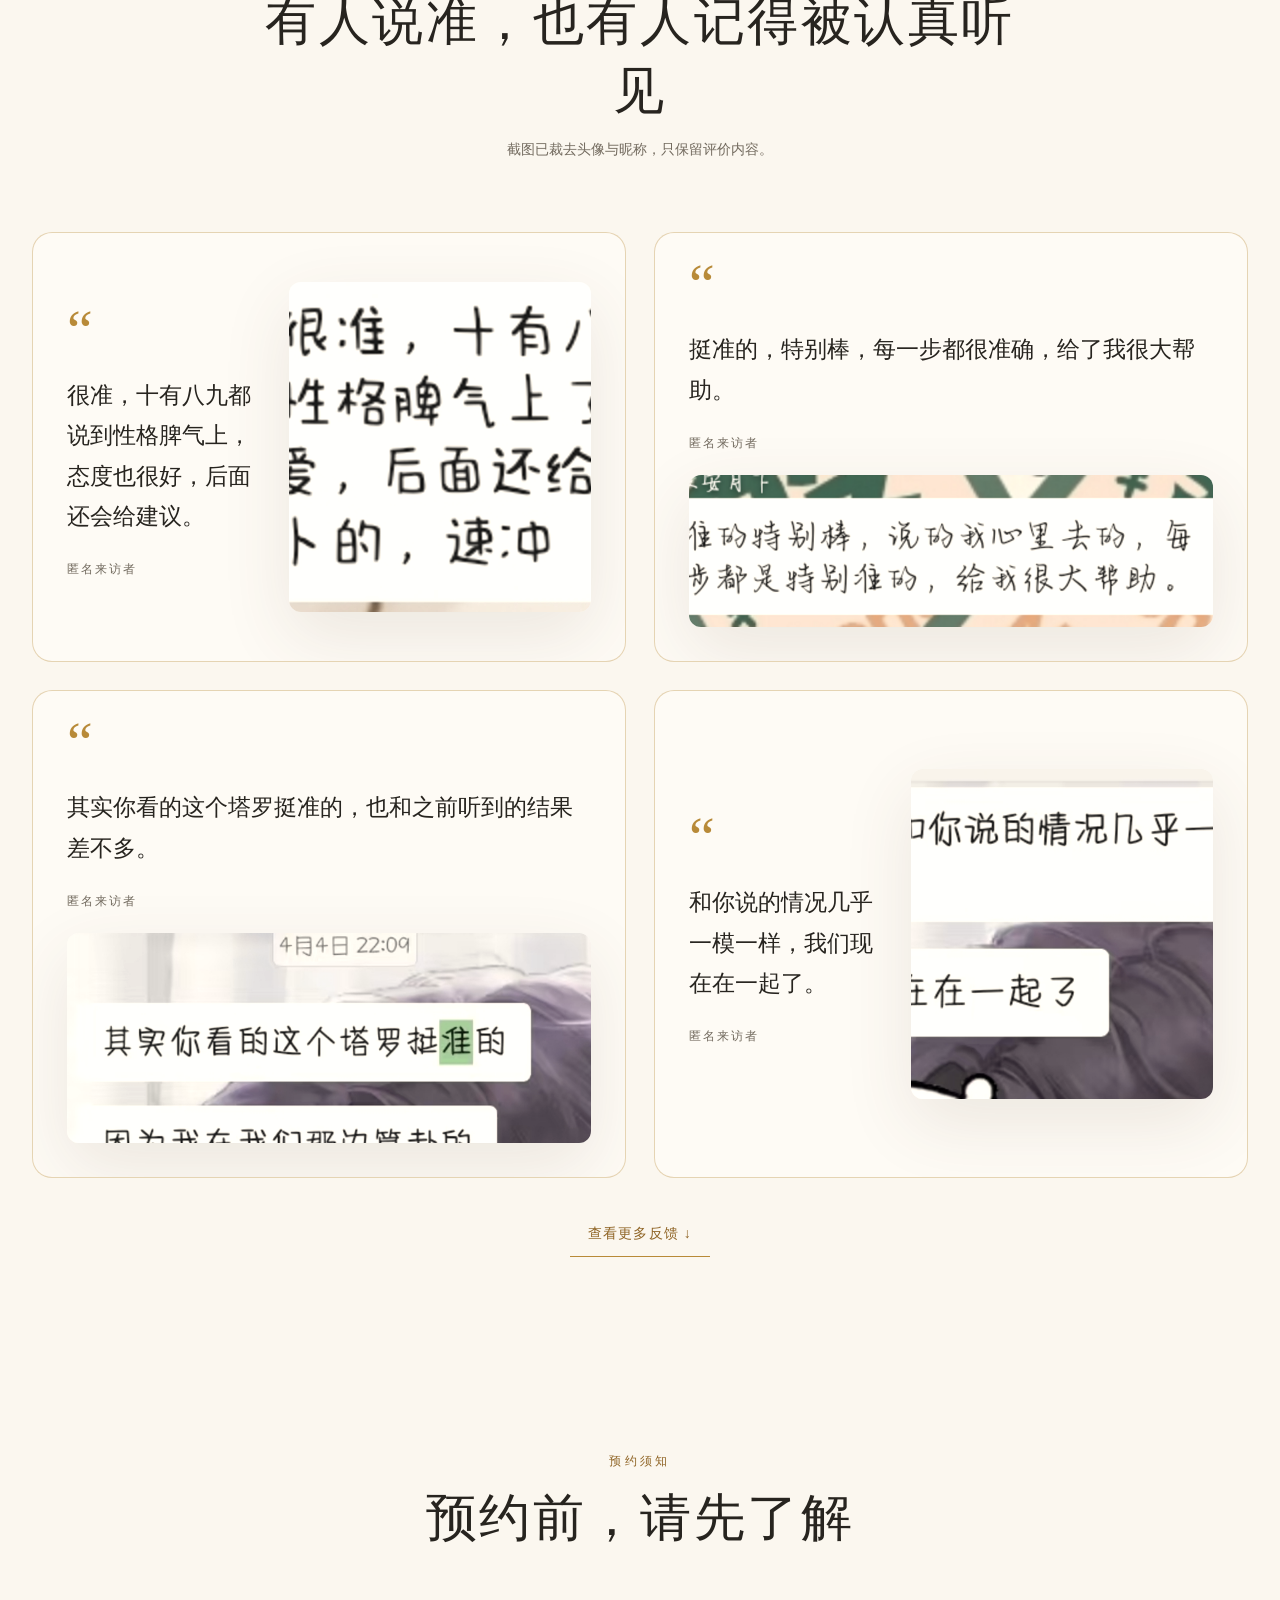
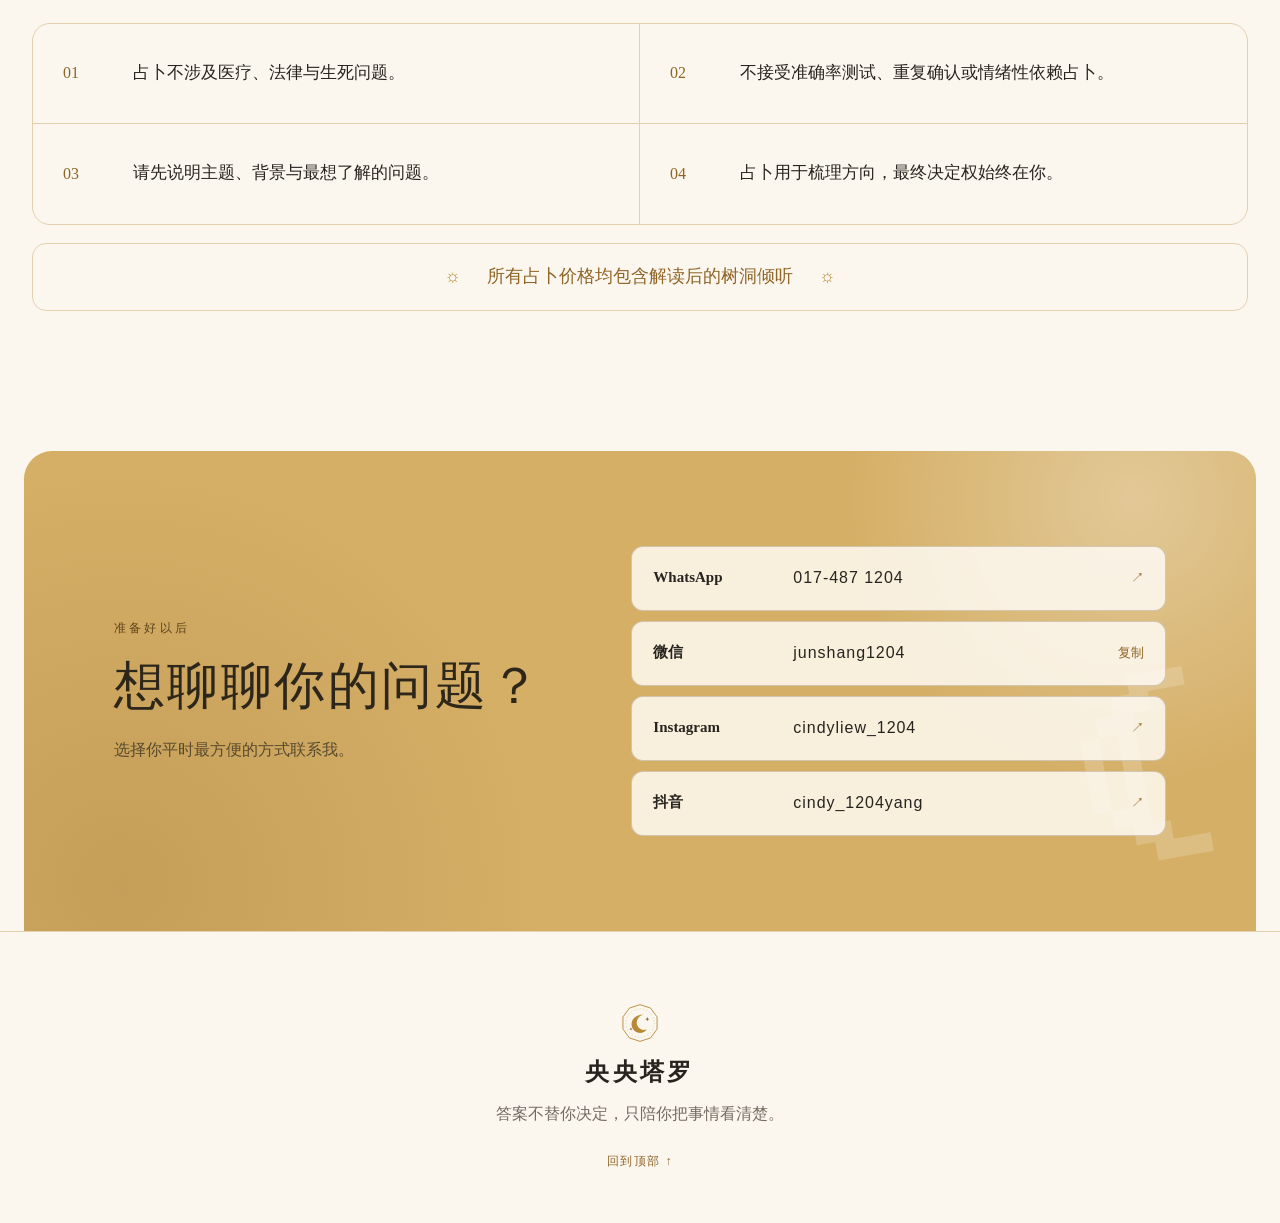
==== commit 306c0b88: "Add pendulum reference section to MYR page" ====
--- a/myr.html
+++ b/myr.html
@@ -13,8 +13,8 @@
     <title>央央塔罗｜马币服务</title>
     <link rel="icon" href="./favicon.svg" type="image/svg+xml" />
     <link rel="manifest" href="./site.webmanifest" />
-    <link rel="stylesheet" href="./styles.css?v=cbba94f" />
-    <script src="./app.js" defer></script>
+    <link rel="stylesheet" href="./styles.css?v=20260811-pendulum" />
+    <script src="./app.js?v=20260811-pendulum" defer></script>
   </head>
   <body data-currency="myr">
     <a class="skip-link" href="#main">跳到主要内容</a>
@@ -22,7 +22,7 @@
       <div class="header-inner">
         <a class="brand" href="./index.html" aria-label="央央塔罗首页"><img src="./assets/brand-mark.svg" alt="" width="46" height="46" /><span>央央塔罗</span></a>
         <button class="menu-toggle" type="button" aria-expanded="false" aria-controls="site-nav"><span></span><span></span><span class="sr-only">打开菜单</span></button>
-        <nav class="site-nav" id="site-nav" aria-label="主要导航"><a href="#services">服务项目</a><a href="#feedback">真实反馈</a><a href="#notes">预约须知</a><a href="#contact">联系央央</a></nav>
+        <nav class="site-nav" id="site-nav" aria-label="主要导航"><a href="#services">服务项目</a><a href="#pendulum-reference">灵摆项目</a><a href="#feedback">真实反馈</a><a href="#notes">预约须知</a><a href="#contact">联系央央</a></nav>
         <div class="currency-switch" aria-label="选择价格币种"><a href="./index.html">人民币</a><i aria-hidden="true"></i><a class="active" href="./myr.html" aria-current="page">马币</a></div>
       </div>
     </header>
@@ -32,6 +32,7 @@
         <figure class="hero-visual reveal" aria-label="塔罗牌、雷诺曼牌与灵摆静物"><img src="./assets/images/hero-still-life-v2.jpg" alt="奶油色桌面上的塔罗牌、雷诺曼牌、灵摆和水晶" /></figure>
       </section>
       <section class="services section-shell" id="services" aria-labelledby="services-title"><header class="section-heading reveal"><p>马币价格</p><h2 id="services-title">选择适合你的占卜方式</h2><span>点击任一项目，可查看适用范围和具体说明。</span></header><div class="service-groups" id="service-groups"></div></section>
+      <section class="pendulum-reference section-shell" id="pendulum-reference" aria-labelledby="pendulum-reference-title"><header class="section-heading reveal"><p>灵摆调频主题</p><h2 id="pendulum-reference-title">所有可参考项目</h2><span data-pendulum-count>共 10 大主题，点击主题即可查看完整内容。</span></header><div class="pendulum-reference-toolbar reveal"><p>不知道该选哪一项也没关系，预约时把情况告诉央央即可。</p><button id="pendulum-expand-all" type="button" aria-expanded="false">展开全部 <span aria-hidden="true">↓</span></button></div><div class="pendulum-topic-list" id="pendulum-topic-list"></div><p class="pendulum-disclaimer reveal">健康篇仅用于个人状态梳理与放松参考，不替代医疗检查、诊断或治疗。</p></section>
       <section class="expertise" aria-labelledby="expertise-title"><div class="expertise-art" aria-hidden="true"><span class="orbit orbit-one"></span><span class="orbit orbit-two"></span><b>☾</b></div><div class="expertise-copy reveal"><p>央央擅长的领域</p><h2 id="expertise-title">不只看结果，也把事情拆开讲清楚</h2><div class="topic-list" aria-label="擅长领域"><span>感情与关系</span><span>桃花与人际</span><span>事业与财运</span><span>学业与考试</span><span>情绪与状态</span><span>运势与选择</span><span>寻人寻物</span><span>灵摆主题调频</span></div></div></section>
       <section class="feedback section-shell" id="feedback" aria-labelledby="feedback-title"><header class="section-heading reveal"><p>来访者真实评价</p><h2 id="feedback-title">有人说准，也有人记得被认真听见</h2><span>截图已裁去头像与昵称，只保留评价内容。</span></header><div class="feedback-grid"><article class="quote-panel quote-panel-wide reveal"><div class="quote-copy"><b>“</b><p>很准，十有八九都说到性格脾气上，态度也很好，后面还会给建议。</p><span>匿名来访者</span></div><img src="./assets/feedback/feedback-accuracy.jpg" alt="匿名客户评价：占卜很准，态度很好，也给了建议" loading="lazy" /></article><article class="quote-panel reveal"><div class="quote-copy"><b>“</b><p>挺准的，特别棒，每一步都很准确，给了我很大帮助。</p><span>匿名来访者</span></div><img src="./assets/feedback/feedback-gentle.png" alt="匿名客户评价：每一步都很准确，给了很大帮助" loading="lazy" /></article><article class="quote-panel extra-feedback reveal" hidden><div class="quote-copy"><b>“</b><p>其实你看的这个塔罗挺准的，也和之前听到的结果差不多。</p><span>匿名来访者</span></div><img src="./assets/feedback/feedback-tarot.jpg" alt="匿名客户评价：塔罗解读很准" loading="lazy" /></article><article class="quote-panel quote-panel-wide extra-feedback reveal" hidden><div class="quote-copy"><b>“</b><p>和你说的情况几乎一模一样，我们现在在一起了。</p><span>匿名来访者</span></div><img src="./assets/feedback/feedback-result.jpg" alt="匿名客户反馈：后来发生的情况与解读相符" loading="lazy" /></article></div><button class="text-button" id="feedback-toggle" type="button" aria-expanded="false">查看更多反馈 <span aria-hidden="true">↓</span></button></section>
       <section class="notes section-shell" id="notes" aria-labelledby="notes-title"><header class="section-heading reveal"><p>预约须知</p><h2 id="notes-title">预约前，请先了解</h2></header><ol class="notes-list reveal"><li><span>01</span><p>占卜不涉及医疗、法律与生死问题。</p></li><li><span>02</span><p>不接受准确率测试、重复确认或情绪性依赖占卜。</p></li><li><span>03</span><p>请先说明主题、背景与最想了解的问题。</p></li><li><span>04</span><p>占卜用于梳理方向，最终决定权始终在你。</p></li></ol><p class="tree-hole-banner reveal"><span aria-hidden="true">☼</span> 所有占卜价格均包含解读后的树洞倾听 <span aria-hidden="true">☼</span></p></section>
--- a/styles.css
+++ b/styles.css
@@ -72,6 +72,7 @@
 .service-intro > p { margin: 0; color: var(--gold); font-family: var(--serif); font-size: 12px; }
 .service-intro h3 { font-family: var(--serif); font-size: 27px; margin: 3px 0 8px; font-weight: 600; }
 .service-intro > span { color: var(--muted); font-size: 13px; line-height: 1.7; }
+.service-reference-link { display: inline-block; margin-top: 13px; color: var(--gold-deep); font-size: 12px; letter-spacing: .06em; border-bottom: 1px solid var(--gold-pale); }
 .price-list { display: grid; }
 .price-row { width: 100%; min-height: 74px; padding: 14px 0; display: grid; grid-template-columns: 1fr auto 32px; align-items: center; gap: 24px; text-align: left; border: 0; border-bottom: 1px dashed rgba(184,138,56,.28); background: transparent; cursor: pointer; }
 .price-row:last-child { border-bottom: 0; }
@@ -81,6 +82,32 @@
 .price-row > b { color: var(--gold-deep); font-family: var(--serif); font-size: 22px; white-space: nowrap; font-weight: 500; }
 .price-row > i { color: var(--gold); font-style: normal; font-size: 22px; transition: transform .25s ease; }
 .price-row:hover > i { transform: translateX(6px); }
+
+.pendulum-reference { padding-top: 24px; }
+.pendulum-reference .section-heading { margin-bottom: 38px; }
+.pendulum-reference-toolbar { min-height: 64px; margin-bottom: 16px; padding: 10px 18px 10px 24px; display: flex; align-items: center; justify-content: space-between; gap: 24px; border: 1px solid var(--line); border-radius: 14px; background: rgba(255,253,248,.62); }
+.pendulum-reference-toolbar p { margin: 0; color: var(--muted); font-size: 13px; }
+.pendulum-reference-toolbar button { flex: none; padding: 8px 4px; color: var(--gold-deep); border: 0; border-bottom: 1px solid var(--gold); background: transparent; cursor: pointer; font-size: 13px; letter-spacing: .08em; }
+.pendulum-topic-list { display: grid; gap: 12px; }
+.pendulum-topic { border: 1px solid var(--line); border-radius: 16px; background: rgba(255,253,248,.72); overflow: hidden; }
+.pendulum-topic summary { min-height: 76px; padding: 13px 22px; display: grid; grid-template-columns: 48px 1fr auto 22px; align-items: center; gap: 18px; cursor: pointer; list-style: none; }
+.pendulum-topic summary::-webkit-details-marker { display: none; }
+.pendulum-topic summary:focus-visible { outline: 2px solid var(--gold); outline-offset: -4px; border-radius: 14px; }
+.pendulum-topic-number { width: 38px; height: 38px; display: grid; place-items: center; color: var(--gold-deep); border: 1px solid var(--line); border-radius: 50%; font-family: var(--serif); font-size: 12px; }
+.pendulum-topic summary strong { font-family: var(--serif); font-size: 21px; font-weight: 600; }
+.pendulum-topic summary small { color: var(--muted); font-size: 12px; }
+.pendulum-topic summary i { position: relative; width: 18px; height: 18px; }
+.pendulum-topic summary i::before, .pendulum-topic summary i::after { content: ""; position: absolute; top: 50%; left: 50%; width: 14px; height: 1px; background: var(--gold-deep); transform: translate(-50%, -50%); transition: transform .2s ease; }
+.pendulum-topic summary i::after { transform: translate(-50%, -50%) rotate(90deg); }
+.pendulum-topic[open] summary i::after { transform: translate(-50%, -50%) rotate(0); }
+.pendulum-topic[open] summary { border-bottom: 1px solid var(--line); }
+.pendulum-topic-body { padding: 28px; }
+.pendulum-topic-group + .pendulum-topic-group { margin-top: 26px; padding-top: 25px; border-top: 1px dashed rgba(184,138,56,.32); }
+.pendulum-topic-group h3 { width: fit-content; margin: 0 0 16px; padding: 5px 12px; color: var(--gold-deep); border-radius: 999px; background: var(--ivory-deep); font-family: var(--serif); font-size: 15px; font-weight: 600; }
+.pendulum-topic-group ul { list-style: none; margin: 0; padding: 0; display: grid; grid-template-columns: repeat(3, minmax(0, 1fr)); gap: 10px; }
+.pendulum-topic-group li { min-height: 45px; padding: 9px 13px 9px 28px; display: flex; align-items: center; position: relative; border: 1px solid rgba(184,138,56,.22); border-radius: 9px; background: var(--ivory); color: #5b5144; font-size: 13px; line-height: 1.55; }
+.pendulum-topic-group li::before { content: ""; position: absolute; left: 13px; width: 5px; height: 5px; border-radius: 50%; background: var(--gold-pale); }
+.pendulum-disclaimer { margin: 20px 0 0; padding: 15px 18px; color: var(--muted); border-left: 2px solid var(--gold-pale); background: rgba(244,234,217,.55); font-size: 12px; }
 
 .expertise { position: relative; min-height: 620px; display: grid; grid-template-columns: .92fr 1.08fr; background: #efe2ce; overflow: hidden; }
 .expertise::before { content: ""; position: absolute; inset: 0; opacity: .32; background: radial-gradient(circle at 25% 30%, white, transparent 34%), linear-gradient(135deg, transparent 55%, rgba(184,138,56,.18)); }
@@ -168,6 +195,7 @@
   .hero-visual::before { inset: 0 0 auto; width: 100%; height: 16%; background: linear-gradient(180deg, var(--ivory), transparent); }
   .hero-visual img { object-position: 57% center; }
   .service-group { grid-template-columns: 1fr; }
+  .pendulum-topic-group ul { grid-template-columns: repeat(2, minmax(0, 1fr)); }
   .expertise { grid-template-columns: .75fr 1.25fr; }
   .contact { grid-template-columns: 1fr; gap: 40px; }
 }
@@ -197,6 +225,15 @@
   .price-row strong { font-size: 16px; }
   .price-row small { max-width: 220px; line-height: 1.5; margin-top: 3px; }
   .price-row > b { font-size: 17px; }
+  .pendulum-reference { padding-top: 12px; }
+  .pendulum-reference-toolbar { align-items: flex-start; padding: 16px; }
+  .pendulum-reference-toolbar p { max-width: 72%; }
+  .pendulum-topic summary { min-height: 70px; padding: 11px 14px; grid-template-columns: 40px 1fr auto 18px; gap: 10px; }
+  .pendulum-topic-number { width: 34px; height: 34px; }
+  .pendulum-topic summary strong { font-size: 18px; }
+  .pendulum-topic-body { padding: 18px 14px; }
+  .pendulum-topic-group ul { grid-template-columns: 1fr; gap: 7px; }
+  .pendulum-topic-group li { min-height: 42px; }
   .expertise { display: block; min-height: 0; }
   .expertise-art { min-height: 320px; }
   .orbit-one { width: 240px; height: 240px; }
